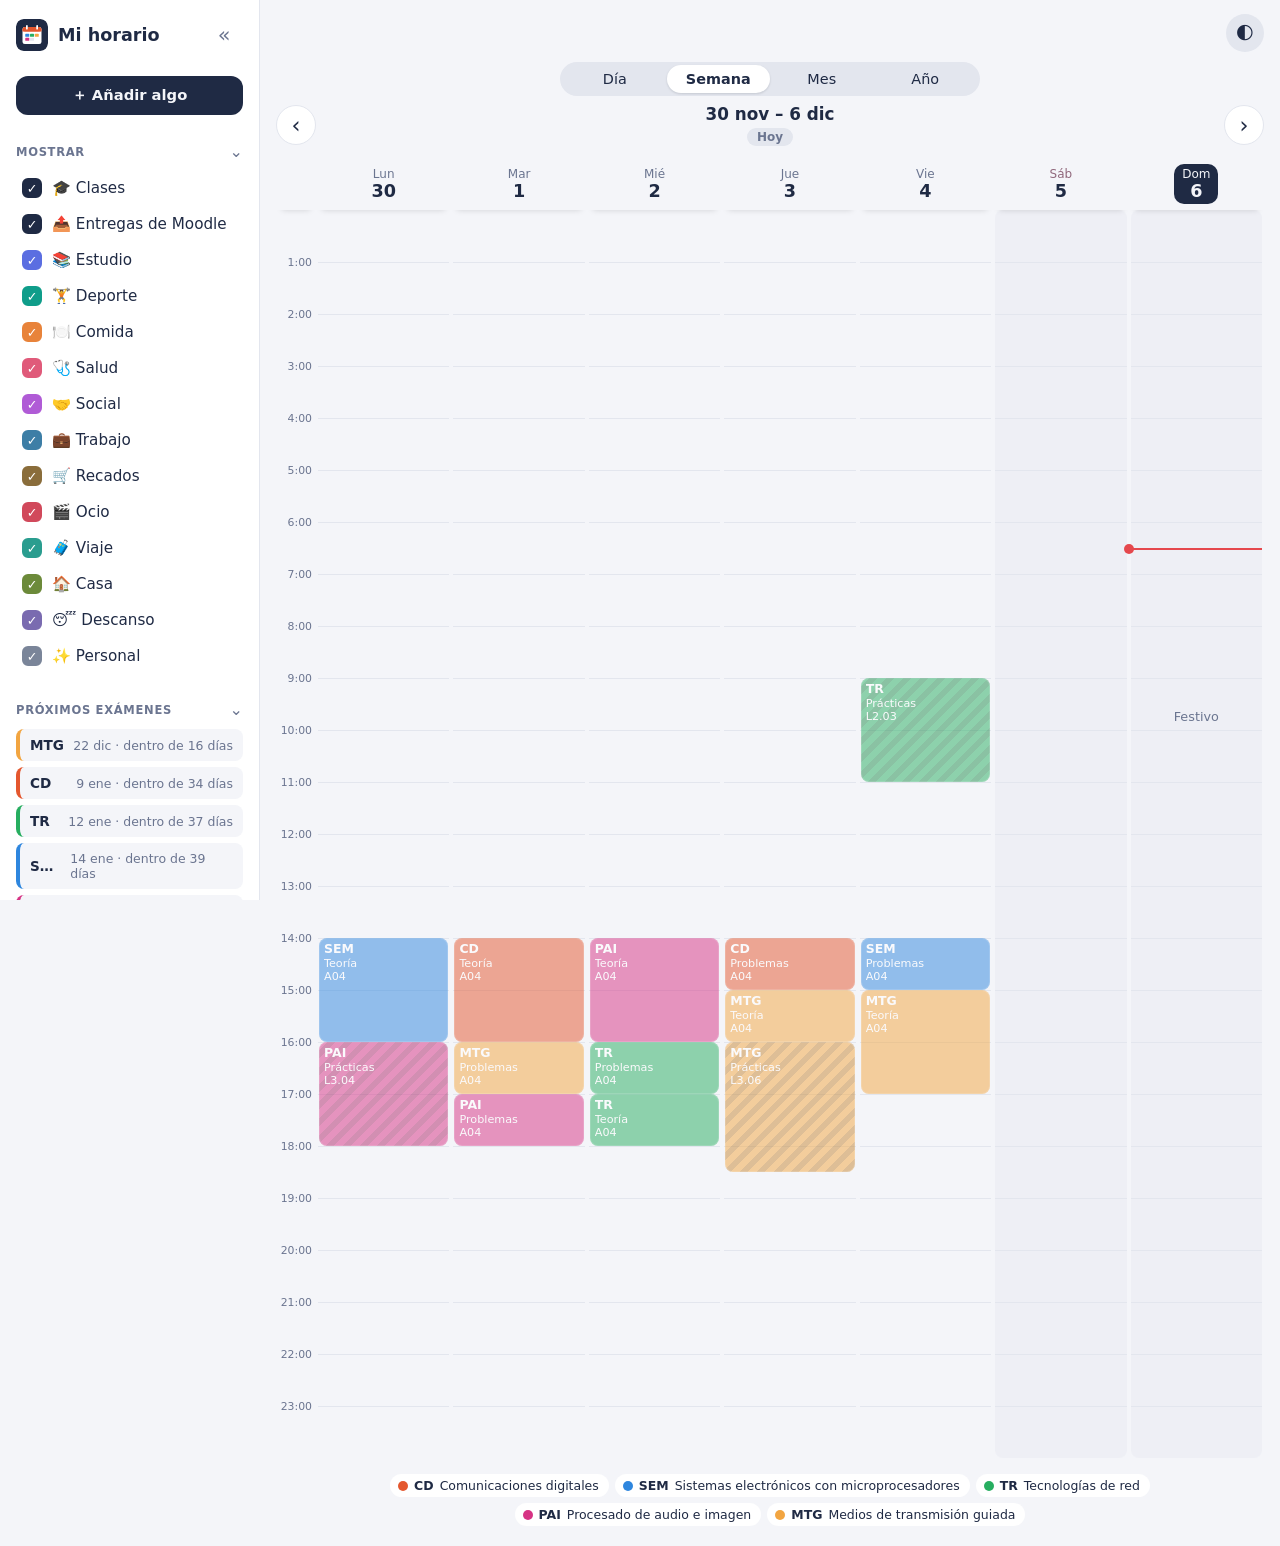
==== index.html @ 74729280 "Merge pull request #6 from Davichula/claude/project-thread-qnwq8k Entregas de Moodle en el horario" ====
<!doctype html>
<!--
  index.html — el "esqueleto" de la página.
  HTML solo dice QUÉ hay en la pantalla (cabecera, botones, cajas vacías
  donde irá el calendario). Cómo se ve lo decide styles.css, y lo que hace
  (leer el calendario, dibujar las clases, guardar tus cosas) lo deciden
  los archivos .js.
-->
<html lang="es">
<head>
  <meta charset="utf-8">
  <meta name="viewport" content="width=device-width, initial-scale=1, viewport-fit=cover">
  <meta name="theme-color" content="#1f2a44">
  <title>Mi horario</title>
  <link rel="stylesheet" href="styles.css">
  <link rel="stylesheet" href="instalable.css">
  <!-- Esto permite "Añadir a pantalla de inicio" en el móvil, como si fuera una app -->
  <link rel="manifest" href="manifest.json">
  <link rel="icon" href="icono.svg" type="image/svg+xml">
  <link rel="apple-touch-icon" href="icono-180.png">
  <!-- Para el iPhone: que al abrirla desde el icono se vea a pantalla completa, sin barras de Safari -->
  <meta name="apple-mobile-web-app-capable" content="yes">
  <meta name="mobile-web-app-capable" content="yes">
  <meta name="apple-mobile-web-app-title" content="Horario">
  <meta name="apple-mobile-web-app-status-bar-style" content="default">
  <!-- Ponemos el tema (claro/oscuro) antes de dibujar nada, para que no "parpadee" -->
  <script>
    try {
      const t = localStorage.getItem("mi-horario:tema");
      if (t === "claro" || t === "oscuro") document.documentElement.dataset.tema = t;
    } catch {}
  </script>
</head>
<body>
  <div class="app">

    <!-- ===== Panel lateral: en el ordenador siempre visible, en el móvil se abre con ☰ ===== -->
    <aside id="panel" class="panel" aria-label="Opciones">
      <div class="panel-cabecera">
        <img src="icono.svg" alt="" width="32" height="32">
        <strong>Mi horario</strong>
        <button id="btn-cerrar-panel" class="boton-icono" aria-label="Ocultar menú" title="Ocultar menú">«</button>
      </div>

      <button id="btn-anadir-panel" class="boton-principal">＋ Añadir algo</button>

      <details open data-apartado="mostrar">
        <summary><h2>Mostrar</h2></summary>
        <div id="filtros" class="filtros"></div>
      </details>

      <details open data-apartado="examenes">
        <summary><h2>Próximos exámenes</h2></summary>
        <ul id="lista-examenes" class="lista-examenes"></ul>
      </details>

      <details open data-apartado="entregas">
        <summary><h2>Próximas entregas</h2></summary>
        <ul id="lista-entregas" class="lista-examenes"></ul>
      </details>

      <details open data-apartado="apariencia">
        <summary><h2>Apariencia</h2></summary>
        <div class="selector-tema">
          <button data-tema-opcion="auto">🌓 Auto</button>
          <button data-tema-opcion="claro">☀️ Claro</button>
          <button data-tema-opcion="oscuro">🌙 Oscuro</button>
        </div>
      </details>

      <details open data-apartado="copia">
        <summary><h2>Copia de seguridad</h2></summary>
        <p class="nota">Tus cosas se guardan en este navegador. Exporta una copia de vez en cuando para no perderlas.</p>
        <div class="fila-botones">
          <button id="btn-exportar" class="boton-secundario">⬇ Exportar</button>
          <button id="btn-importar" class="boton-secundario">⬆ Importar</button>
        </div>
        <input id="archivo-importar" type="file" accept=".json,application/json" hidden>
      </details>
    </aside>
    <div id="velo" class="velo"></div>

    <!-- ===== Zona principal ===== -->
    <div class="principal">
      <header class="cabecera">
        <button id="btn-menu" class="boton-icono" aria-label="Abrir menú" title="Abrir menú">☰</button>
        <h1>Mi horario</h1>
        <button id="btn-tema" class="boton-icono boton-tema" aria-label="Cambiar tema">🌓</button>
      </header>

      <div class="selector-vista" role="tablist" aria-label="Vista">
        <button id="btn-dia">Día</button>
        <button id="btn-semana">Semana</button>
        <button id="btn-mes">Mes</button>
        <button id="btn-anio">Año</button>
      </div>

      <nav class="navegacion">
        <button id="btn-anterior" aria-label="Anterior">‹</button>
        <div class="titulo-fecha">
          <span id="titulo-periodo">…</span>
          <button id="btn-hoy">Hoy</button>
        </div>
        <button id="btn-siguiente" aria-label="Siguiente">›</button>
      </nav>

      <main id="calendario">Cargando calendario…</main>

      <footer id="leyenda" class="leyenda"></footer>
    </div>
  </div>

  <!-- Botón redondo para añadir rápido (sobre todo en el móvil) -->
  <button id="btn-anadir" class="fab" aria-label="Añadir algo">＋</button>

  <!-- La ficha que aparece al tocar una clase o una cosa tuya. <dialog> es una
       ventana emergente que ya trae el navegador: se abre con showModal() y se cierra con close(). -->
  <dialog id="ficha" class="ficha">
    <button class="cerrar" aria-label="Cerrar">✕</button>
    <div class="ficha-contenido"></div>
  </dialog>

  <!-- El formulario para añadir o editar tus cosas -->
  <dialog id="formulario" class="ficha formulario">
    <form id="form-personal" method="dialog">
      <header class="form-cabecera">
        <h2 id="form-titulo">Añadir algo</h2>
        <button type="button" class="cerrar" aria-label="Cerrar">✕</button>
      </header>

      <div class="form-cuerpo">
        <label class="campo">
          <span>¿Qué es?</span>
          <input name="titulo" required maxlength="60" placeholder="Ej.: Estudiar señales, gimnasio, comida con Ana…">
        </label>

        <!-- El tipo se elige solo a partir del título; "Cambiar" deja elegirlo a mano -->
        <fieldset class="campo">
          <legend>Tipo</legend>
          <div class="tipo-detectado">
            <span id="tipo-vista" class="tipo-vista"></span>
            <button type="button" id="btn-cambiar-tipo" class="enlace">Cambiar</button>
          </div>
          <div id="form-categorias" class="selector-categorias" hidden></div>
        </fieldset>

        <div class="campo-fila fila-cuando">
          <label class="campo campo-dia"><span>Día</span><input name="fecha" type="date" required></label>
          <label class="campo"><span>Empieza</span><input name="inicio" type="time" required step="300"></label>
          <label class="campo"><span>Termina</span><input name="fin" type="time" required step="300"></label>
        </div>

        <div class="campo-fila">
          <label class="campo">
            <span>Repetir</span>
            <select name="repetir">
              <option value="no">No se repite</option>
              <option value="diario">Todos los días</option>
              <option value="laborables">De lunes a viernes</option>
              <option value="semanal">Cada semana</option>
            </select>
          </label>
          <label class="campo" id="campo-hasta"><span>Hasta el día</span><input name="hasta" type="date"></label>
        </div>

        <label class="campo"><span>Lugar <small>(opcional)</small></span><input name="lugar" maxlength="60" placeholder="Biblioteca, gimnasio…"></label>
        <label class="campo"><span>Notas <small>(opcional)</small></span><textarea name="notas" rows="2" maxlength="500" placeholder="Temas que repasar, qué llevar…"></textarea></label>

        <p id="form-error" class="form-error" role="alert"></p>
      </div>

      <footer class="form-pie">
        <button type="button" id="btn-borrar" class="boton-peligro">Borrar</button>
        <span class="hueco"></span>
        <button type="button" id="btn-cancelar" class="boton-secundario">Cancelar</button>
        <button type="submit" class="boton-principal">Guardar</button>
      </footer>
    </form>
  </dialog>

  <!-- El orden importa: primero tus datos, luego las herramientas y al final el programa -->
  <script src="config.js"></script>
  <script src="personal.js"></script>
  <script src="moodle.js"></script>
  <script src="app.js"></script>
  <!-- Lo que la convierte en app: funcionar sin internet y actualizarse sola -->
  <script src="instalable.js"></script>
</body>
</html>
---- styles.css ----
/* =====================================================================
   styles.css — cómo se ve todo (colores, tamaños, posiciones)
   Cada bloque dice: "a los elementos que se llamen así, ponles esto".
   Las variables (--fondo, --texto...) son como constantes: si cambias
   una aquí arriba, cambia en toda la página.
   ===================================================================== */

:root {
  --fondo: #f4f5f9;
  --tarjeta: #ffffff;
  --texto: #1f2a44;
  --suave: #6b7590;
  --linea: #e3e6ee;
  --acento: #1f2a44;
  --hoy: #fff4d6;
  --ahora: #e5484d;
  --sombra: 0 1px 2px rgb(16 24 40 / 0.06), 0 1px 3px rgb(16 24 40 / 0.08);
}

/* Si el móvil está en modo oscuro, cambiamos solo los colores */
/* Colores del modo oscuro. Se usan en dos casos:
   1) el tema está en "auto" y el móvil está en modo oscuro
   2) has elegido "oscuro" a mano (data-tema="oscuro") */
@media (prefers-color-scheme: dark) {
  :root:not([data-tema="claro"]) {
    --fondo: #11141b;
    --tarjeta: #1b202b;
    --texto: #e8ebf2;
    --suave: #98a1b6;
    --linea: #2a3040;
    --acento: #e8ebf2;
    --hoy: #2c2717;
    --sombra: 0 1px 3px rgb(0 0 0 / 0.4);
    color-scheme: dark;
  }
}
:root[data-tema="oscuro"] {
  --fondo: #11141b;
  --tarjeta: #1b202b;
  --texto: #e8ebf2;
  --suave: #98a1b6;
  --linea: #2a3040;
  --acento: #e8ebf2;
  --hoy: #2c2717;
  --sombra: 0 1px 3px rgb(0 0 0 / 0.4);
  color-scheme: dark;
}

* { box-sizing: border-box; }

body {
  margin: 0;
  font-family: system-ui, -apple-system, "Segoe UI", Roboto, sans-serif;
  background: var(--fondo);
  color: var(--texto);
  min-height: 100vh;
  display: flex;
  flex-direction: column;
  -webkit-tap-highlight-color: transparent;
}

button { font: inherit; color: inherit; cursor: pointer; }

/* ---------- Cabecera ---------- */
.cabecera {
  display: flex;
  align-items: center;
  justify-content: space-between;
  padding: max(14px, env(safe-area-inset-top)) 16px 6px;
}
.cabecera h1 { font-size: 1.35rem; margin: 0; letter-spacing: -0.02em; flex: 1; }
.cabecera { gap: 10px; }

.selector-vista {
  display: flex;
  background: var(--linea);
  border-radius: 999px;
  padding: 3px;
}
.selector-vista button {
  border: 0;
  background: transparent;
  padding: 6px 14px;
  border-radius: 999px;
  font-size: 0.9rem;
  transition: background 0.15s;
}
.selector-vista button.activo { background: var(--tarjeta); font-weight: 600; box-shadow: var(--sombra); }

/* ---------- Navegación entre semanas/días ---------- */
.navegacion {
  display: flex;
  align-items: center;
  justify-content: space-between;
  padding: 6px 16px 12px;
}
.navegacion > button {
  width: 40px; height: 40px;
  border-radius: 50%;
  border: 1px solid var(--linea);
  background: var(--tarjeta);
  font-size: 1.4rem;
  line-height: 1;
}
.titulo-fecha { display: flex; flex-direction: column; align-items: center; gap: 4px; }
#titulo-periodo { font-weight: 650; font-size: 1.05rem; }
#btn-hoy {
  border: 0;
  background: var(--linea);
  color: var(--suave);
  font-size: 0.75rem;
  font-weight: 600;
  padding: 2px 10px;
  border-radius: 999px;
}

main { flex: 1; padding: 0 16px 16px; }

/* ---------- Vista de día ---------- */
.vista-dia { display: flex; flex-direction: column; gap: 10px; max-width: 640px; width: 100%; margin: 0 auto; }

.resumen-dia { margin: 0 0 2px; text-align: center; color: var(--suave); font-size: 0.85rem; }

.tarjeta {
  display: flex;
  align-items: center;
  gap: 14px;
  text-align: left;
  width: 100%;
  background: var(--tarjeta);
  border: 0;
  border-radius: 16px;
  padding: 14px 12px 14px 16px;
  box-shadow: var(--sombra);
  position: relative;
  overflow: hidden;
  transition: transform 0.1s;
}
/* La franja de color a la izquierda */
.tarjeta::before {
  content: "";
  position: absolute;
  left: 0; top: 0; bottom: 0;
  width: 6px;
  background: var(--color);
}
.tarjeta:active { transform: scale(0.98); }
.tarjeta.pasada { opacity: 0.55; }

.tarjeta-hora { font-weight: 700; font-size: 1.05rem; min-width: 52px; display: flex; flex-direction: column; font-variant-numeric: tabular-nums; }
.tarjeta-hora small { color: var(--suave); font-weight: 500; font-size: 0.85rem; }
.tarjeta-info { flex: 1; min-width: 0; }
.tarjeta-info h3 { margin: 3px 0 3px; font-size: 1rem; line-height: 1.25; }
.tarjeta-info p { margin: 0; color: var(--suave); font-size: 0.85rem; }
.punto { margin: 0 2px; }
.flecha { color: var(--suave); font-size: 1.5rem; }

.fila-etiquetas { display: flex; align-items: center; gap: 8px; }
.etiqueta {
  font-size: 0.7rem;
  font-weight: 700;
  text-transform: uppercase;
  letter-spacing: 0.05em;
  color: var(--color);
}
.marca {
  font-size: 0.68rem;
  font-weight: 700;
  padding: 1px 8px;
  border-radius: 999px;
  background: var(--linea);
  color: var(--texto);
}
.marca.ahora { background: var(--ahora); color: #fff; }

.tarjeta.examen { background: color-mix(in srgb, var(--color) 12%, var(--tarjeta)); }

.vacio { text-align: center; color: var(--suave); padding: 48px 0; display: flex; flex-direction: column; gap: 8px; }
.vacio span { font-size: 2rem; }
.aviso-festivo { text-align: center; background: var(--hoy); border-radius: 12px; padding: 12px; font-weight: 600; }

/* ---------- Vista de semana ---------- */
.vista-semana {
  display: grid;
  grid-template-columns: 40px repeat(7, minmax(0, 1fr));
  gap: 4px;
  max-width: 1100px;
  width: 100%;
  margin: 0 auto;
}
.vista-semana .cuerpo { position: relative; height: var(--alto-dia, 1248px); }

.cab-dia {
  height: 52px;
  display: flex;
  flex-direction: column;
  align-items: center;
  justify-content: center;
  border: 0;
  background: transparent;
  border-radius: 12px;
  font-size: 0.75rem;
  color: var(--suave);
}
.cab-dia strong { font-size: 1.1rem; color: var(--texto); }
.col-dia.hoy .cab-dia { background: var(--acento); }
.col-dia.hoy .cab-dia, .col-dia.hoy .cab-dia strong { color: var(--fondo); }
.col-dia.festivo .cuerpo { background: repeating-linear-gradient(45deg, transparent 0 8px, var(--linea) 8px 9px); border-radius: 8px; }
.festivo-texto { position: absolute; top: 40%; width: 100%; text-align: center; color: var(--suave); font-size: 0.8rem; }

.marca-hora { position: absolute; right: 4px; transform: translateY(-50%); font-size: 0.68rem; color: var(--suave); font-variant-numeric: tabular-nums; }
.linea-hora { position: absolute; left: 0; right: 0; border-top: 1px solid var(--linea); }

.linea-ahora { position: absolute; left: -3px; right: 0; border-top: 2px solid var(--ahora); z-index: 2; pointer-events: none; }
.linea-ahora::before { content: ""; position: absolute; left: -4px; top: -6px; width: 10px; height: 10px; border-radius: 50%; background: var(--ahora); }

.bloque {
  position: absolute;
  /* left y width los pone app.js, para poder poner dos cosas lado a lado */
  background: var(--color);
  color: #fff;
  border: 0;
  border-radius: 8px;
  padding: 4px 5px;
  font-size: 0.7rem;
  line-height: 1.2;
  overflow: hidden;
  display: flex;
  flex-direction: column;
  align-items: flex-start;
  text-align: left;
  box-shadow: inset 0 0 0 1px rgb(255 255 255 / 0.15);
  transition: filter 0.15s, transform 0.1s;
}
.bloque:hover { filter: brightness(1.08); }
.bloque:active { transform: scale(0.97); }
.bloque strong { font-size: 0.78rem; }
.bloque.pasada { opacity: 0.5; }
/* Prácticas: rayas. Examen: borde grueso. Así se distinguen sin leer. */
.bloque.practicas { background: repeating-linear-gradient(135deg, var(--color) 0 6px, color-mix(in srgb, var(--color) 82%, #000) 6px 12px); }
.bloque.examen { box-shadow: inset 0 0 0 3px var(--texto); }

/* En pantallas pequeñas escondemos el texto secundario de los bloques */
@media (max-width: 520px) {
  .bloque .aula { display: none; }
  .bloque { font-size: 0.6rem; padding: 3px; }
}

/* ---------- Leyenda ---------- */
.leyenda { display: flex; flex-wrap: wrap; gap: 6px; padding: 0 16px max(20px, env(safe-area-inset-bottom)); justify-content: center; }
.chip {
  font-size: 0.78rem;
  background: var(--tarjeta);
  border-radius: 999px;
  padding: 4px 10px 4px 8px;
  display: inline-flex;
  align-items: center;
  gap: 6px;
}
.chip::before { content: ""; width: 10px; height: 10px; border-radius: 50%; background: var(--color); }
.chip b { color: var(--texto); }

/* ---------- Ficha de detalle ---------- */
.ficha {
  border: 0;
  padding: 0;
  width: min(440px, 100%);
  max-height: 88vh;
  border-radius: 20px;
  background: var(--tarjeta);
  color: var(--texto);
  box-shadow: 0 20px 50px rgb(0 0 0 / 0.3);
  overflow: auto;
}
.ficha::backdrop { background: rgb(10 14 24 / 0.45); backdrop-filter: blur(2px); }
.ficha[open] { animation: aparecer 0.18s ease-out; }
@keyframes aparecer { from { opacity: 0; transform: translateY(16px); } }

/* En el móvil la ficha sube desde abajo, como en las apps */
@media (max-width: 520px) {
  .ficha { margin: auto 0 0; width: 100%; max-width: 100%; border-radius: 20px 20px 0 0; padding-bottom: env(safe-area-inset-bottom); }
}

.ficha-cabecera {
  background: var(--color);
  color: #fff;
  padding: 22px 20px 18px;
}
.ficha-cabecera h2 { margin: 6px 0 4px; font-size: 1.3rem; line-height: 1.2; padding-right: 30px; }
.ficha-cabecera p { margin: 0; opacity: 0.85; font-size: 0.85rem; }
.etiqueta-ficha {
  display: inline-block;
  font-size: 0.72rem;
  font-weight: 700;
  text-transform: uppercase;
  letter-spacing: 0.05em;
  background: rgb(255 255 255 / 0.22);
  padding: 3px 10px;
  border-radius: 999px;
}
.cerrar {
  position: absolute;
  top: 14px; right: 14px;
  width: 32px; height: 32px;
  border-radius: 50%;
  border: 0;
  background: rgb(255 255 255 / 0.25);
  color: #fff;
  font-size: 0.9rem;
}

.ficha-cuerpo { padding: 8px 20px 20px; }
.fila { display: flex; gap: 14px; padding: 12px 0; border-bottom: 1px solid var(--linea); }
.fila:last-child { border-bottom: 0; }
.fila .icono { font-size: 1.2rem; width: 26px; text-align: center; }
.fila small { color: var(--suave); font-size: 0.75rem; text-transform: uppercase; letter-spacing: 0.04em; font-weight: 600; }
.fila p { margin: 2px 0 0; font-weight: 600; }
.fila p.sub { font-weight: 400; color: var(--suave); font-size: 0.88rem; }

/* =====================================================================
   COSAS PERSONALES, PANEL LATERAL Y FORMULARIO
   ===================================================================== */

/* ---------- Estructura: panel a la izquierda + zona principal ---------- */
.app { display: flex; flex: 1; min-height: 100vh; }
.principal { flex: 1; min-width: 0; display: flex; flex-direction: column; }

.panel {
  width: 260px;
  flex-shrink: 0;
  background: var(--tarjeta);
  border-right: 1px solid var(--linea);
  padding: max(16px, env(safe-area-inset-top)) 16px 24px;
  display: flex;
  flex-direction: column;
  gap: 22px;
  position: sticky;
  top: 0;
  height: 100vh;
  overflow-y: auto;
}
.panel-cabecera { display: flex; align-items: center; gap: 10px; font-size: 1.1rem; }
.panel-cabecera img { border-radius: 8px; }
.panel-cabecera strong { flex: 1; }
.panel h2 { font-size: 0.72rem; text-transform: uppercase; letter-spacing: 0.06em; color: var(--suave); margin: 0 0 8px; }
.nota { color: var(--suave); font-size: 0.8rem; margin: 0 0 10px; line-height: 1.4; }

/* En el ordenador el título y ☰ de arriba sobran, porque el panel ya está a la vista */
.solo-movil { display: none; }
@media (min-width: 900px) {
  .cabecera h1 { visibility: hidden; }
}

/* En móvil y tablet el panel se esconde a la izquierda y sale al pulsar ☰ */
@media (max-width: 899px) {
  .solo-movil { display: inline-flex; }
  .panel {
    position: fixed;
    left: 0; top: 0; bottom: 0;
    z-index: 30;
    width: min(300px, 85vw);
    transform: translateX(-105%);
    transition: transform 0.22s ease;
    box-shadow: 0 0 40px rgb(0 0 0 / 0.25);
  }
  .panel-abierto .panel { transform: none; }
  .velo { position: fixed; inset: 0; background: rgb(10 14 24 / 0.4); z-index: 25; opacity: 0; pointer-events: none; transition: opacity 0.2s; }
  .panel-abierto .velo { opacity: 1; pointer-events: auto; }
}

.boton-icono {
  width: 38px; height: 38px;
  border: 0;
  border-radius: 10px;
  background: transparent;
  font-size: 1.2rem;
  align-items: center;
  justify-content: center;
}

/* ---------- Botones ---------- */
.boton-principal, .boton-secundario, .boton-peligro {
  border: 0;
  border-radius: 12px;
  padding: 10px 16px;
  font-weight: 600;
  font-size: 0.92rem;
}
.boton-principal { background: var(--acento); color: var(--fondo); }
.boton-secundario { background: var(--linea); }
.boton-peligro { background: transparent; color: var(--ahora); padding-left: 4px; }
.boton-peligro.confirmar { background: var(--ahora); color: #fff; padding-left: 16px; }
.fila-botones { display: flex; gap: 8px; }
.fila-botones button { flex: 1; }

/* Botón redondo flotante "+" */
.fab {
  position: fixed;
  right: 20px;
  bottom: max(20px, env(safe-area-inset-bottom));
  width: 58px; height: 58px;
  border-radius: 50%;
  border: 0;
  background: var(--acento);
  color: var(--fondo);
  font-size: 1.8rem;
  box-shadow: 0 6px 20px rgb(0 0 0 / 0.25);
  z-index: 20;
  transition: transform 0.1s;
}
.fab:active { transform: scale(0.94); }
@media (min-width: 900px) { .fab { display: none; } }

/* ---------- Filtros del panel ---------- */
.filtros { display: flex; flex-direction: column; gap: 2px; }
.filtro { display: flex; align-items: center; gap: 10px; padding: 7px 6px; border-radius: 10px; cursor: pointer; font-size: 0.95rem; }
.filtro:hover { background: var(--fondo); }
.filtro input { position: absolute; opacity: 0; pointer-events: none; }
.casilla {
  width: 20px; height: 20px;
  border-radius: 6px;
  border: 2px solid var(--color);
  display: grid;
  place-items: center;
  flex-shrink: 0;
}
.filtro input:checked + .casilla { background: var(--color); }
.filtro input:checked + .casilla::after { content: "✓"; color: var(--tarjeta); font-size: 0.8rem; font-weight: 800; }
.filtro input:focus-visible + .casilla { outline: 2px solid var(--color); outline-offset: 2px; }

/* ---------- Próximos exámenes ---------- */
.lista-examenes { list-style: none; margin: 0; padding: 0; display: flex; flex-direction: column; gap: 6px; }
.lista-examenes button {
  width: 100%;
  display: flex;
  justify-content: space-between;
  align-items: center;
  gap: 8px;
  border: 0;
  border-left: 4px solid var(--color);
  background: var(--fondo);
  border-radius: 8px;
  padding: 8px 10px;
  font-size: 0.85rem;
  text-align: left;
}
.lista-examenes span { color: var(--suave); font-size: 0.78rem; }

/* ---------- Cosas personales en el calendario ---------- */
/* Para distinguirlas de las clases: fondo claro con borde de color */
.tarjeta.personal { background: color-mix(in srgb, var(--color) 8%, var(--tarjeta)); }
.bloque.personal {
  background: color-mix(in srgb, var(--color) 18%, var(--tarjeta));
  color: var(--texto);
  box-shadow: inset 3px 0 0 var(--color);
}
.bloque.personal strong { color: color-mix(in srgb, var(--color) 70%, var(--texto)); }
.bloque strong, .bloque span { white-space: nowrap; overflow: hidden; text-overflow: ellipsis; max-width: 100%; }

.vista-semana .cuerpo[data-dia] { cursor: copy; }

.anadir-dia {
  border: 2px dashed var(--linea);
  background: transparent;
  color: var(--suave);
  border-radius: 16px;
  padding: 14px;
  font-weight: 600;
  margin-bottom: 70px; /* para que el botón flotante no lo tape */
}
.anadir-dia:hover { border-color: var(--suave); }

/* ---------- Ficha de algo tuyo ---------- */
.ficha-pie { display: flex; gap: 8px; justify-content: flex-end; padding: 0 20px 20px; }
.notas { white-space: pre-wrap; font-weight: 400 !important; }

/* ---------- Formulario ---------- */
.formulario form { display: flex; flex-direction: column; }
.form-cabecera { display: flex; align-items: center; padding: 18px 20px 6px; }
.form-cabecera h2 { margin: 0; font-size: 1.2rem; flex: 1; }
.form-cabecera .cerrar { position: static; background: var(--linea); color: var(--texto); }
.form-cuerpo { padding: 8px 20px; display: flex; flex-direction: column; gap: 14px; }

.campo { display: flex; flex-direction: column; gap: 5px; border: 0; margin: 0; padding: 0; min-width: 0; flex: 1; }
.campo > span, .campo legend { font-size: 0.78rem; font-weight: 600; color: var(--suave); padding: 0; }
.campo small { font-weight: 400; }
.campo[hidden] { display: none; }
.campo-fila { display: flex; gap: 10px; }
.campo input, .campo select, .campo textarea {
  font: inherit;
  color: var(--texto);
  background: var(--fondo);
  border: 1.5px solid var(--linea);
  border-radius: 10px;
  padding: 9px 10px;
  width: 100%;
  min-width: 0;
}
.campo input:focus, .campo select:focus, .campo textarea:focus { outline: none; border-color: var(--acento); }
.campo textarea { resize: vertical; }

.selector-categorias { display: flex; flex-wrap: wrap; gap: 6px; margin-top: 5px; }
.opcion-categoria input { position: absolute; opacity: 0; }
.opcion-categoria span {
  display: inline-block;
  padding: 6px 12px;
  border-radius: 999px;
  border: 1.5px solid var(--linea);
  font-size: 0.88rem;
  cursor: pointer;
}
.opcion-categoria input:checked + span { background: var(--color); border-color: var(--color); color: #fff; font-weight: 600; }
.opcion-categoria input:focus-visible + span { outline: 2px solid var(--color); outline-offset: 2px; }

.form-error { color: var(--ahora); font-size: 0.85rem; margin: 0; min-height: 1em; }
.form-pie { display: flex; align-items: center; gap: 8px; padding: 10px 20px 20px; }
.hueco { flex: 1; }

/* ---------- Aviso flotante ---------- */
.aviso {
  position: fixed;
  left: 50%;
  bottom: max(90px, calc(env(safe-area-inset-bottom) + 80px));
  transform: translateX(-50%);
  background: var(--acento);
  color: var(--fondo);
  padding: 10px 18px;
  border-radius: 999px;
  font-weight: 600;
  font-size: 0.9rem;
  z-index: 50;
  animation: aparecer 0.18s ease-out;
}

/* Bloques muy cortos (45 min o menos): solo el título */
.bloque.breve { flex-direction: row; align-items: center; padding-top: 1px; padding-bottom: 1px; }
.bloque.breve span { display: none; }

.panel .boton-secundario { font-size: 0.85rem; padding: 9px 8px; }

@media (max-width: 520px) {
  .fila-cuando { flex-wrap: wrap; }
  .campo-dia { flex-basis: 100%; }
  .leyenda { padding-bottom: 96px; } /* que el botón + no tape la leyenda */
}

/* =====================================================================
   VISTAS DE MES Y AÑO, SEMANA DE 24 H Y TEMA
   ===================================================================== */

/* ---------- Selector de vista (Día / Semana / Mes / Año) ---------- */
.principal > .selector-vista {
  align-self: center;
  margin: 4px 16px 2px;
  width: min(420px, calc(100% - 32px));
}
.principal > .selector-vista button { flex: 1; }

.boton-tema { font-size: 1.1rem; background: var(--linea); border-radius: 50%; display: inline-flex; }

.selector-tema { display: flex; background: var(--linea); border-radius: 12px; padding: 3px; }
.selector-tema button { flex: 1; border: 0; background: transparent; border-radius: 9px; padding: 7px 4px; font-size: 0.82rem; }
.selector-tema button.activo { background: var(--tarjeta); font-weight: 600; box-shadow: var(--sombra); }

/* ---------- Semana de 24 horas ---------- */
/* La fila de los días se queda pegada arriba al hacer scroll */
.vista-semana .cab-dia {
  position: sticky;
  top: 0;
  z-index: 4;
  background: var(--fondo);
  box-shadow: 0 6px 6px -6px rgb(0 0 0 / 0.15);
}
.vista-semana .col-dia.hoy .cab-dia { background: var(--acento); }
.vista-semana .col-dia.finde .cuerpo { background: color-mix(in srgb, var(--linea) 35%, transparent); border-radius: 8px; }
.vista-semana .col-dia.finde .cab-dia span { color: color-mix(in srgb, var(--suave) 70%, var(--ahora)); }
@media (max-width: 520px) {
  .vista-semana { gap: 2px; grid-template-columns: 34px repeat(7, minmax(0, 1fr)); }
  .vista-semana .cab-dia { font-size: 0.65rem; }
  .vista-semana .cab-dia strong { font-size: 0.95rem; }
  .bloque { font-size: 0.56rem; padding: 2px; border-radius: 5px; }
  .bloque strong { font-size: 0.62rem; }
}

/* ---------- Vista de mes ---------- */
.vista-mes {
  display: grid;
  grid-template-columns: repeat(7, minmax(0, 1fr));
  gap: 4px;
  max-width: 1100px;
  width: 100%;
  margin: 0 auto;
}
.mes-cab { text-align: center; font-size: 0.72rem; font-weight: 600; color: var(--suave); padding: 4px 0; text-transform: uppercase; }
.mes-dia {
  min-height: 108px;
  border: 0;
  border-radius: 12px;
  background: var(--tarjeta);
  box-shadow: var(--sombra);
  padding: 6px;
  display: flex;
  flex-direction: column;
  align-items: stretch;
  gap: 4px;
  text-align: left;
  overflow: hidden;
  transition: transform 0.1s;
}
.mes-dia:hover { outline: 2px solid var(--linea); }
.mes-dia:active { transform: scale(0.97); }
.mes-dia.fuera { opacity: 0.4; }
.mes-dia.finde { background: color-mix(in srgb, var(--tarjeta) 70%, var(--linea)); }
.mes-dia.festivo { background: repeating-linear-gradient(45deg, var(--tarjeta) 0 8px, var(--linea) 8px 9px); }
.mes-numero { font-weight: 700; font-size: 0.9rem; width: 26px; height: 26px; display: grid; place-items: center; border-radius: 50%; }
.mes-dia.hoy .mes-numero { background: var(--ahora); color: #fff; }
.mes-dia.con-examen .mes-numero::after { content: "📝"; font-size: 0.7rem; margin-left: 30px; position: absolute; }

.pildoras { display: flex; flex-direction: column; gap: 2px; min-width: 0; }
.pildora {
  display: flex;
  align-items: center;
  gap: 4px;
  font-size: 0.7rem;
  line-height: 1.3;
  white-space: nowrap;
  overflow: hidden;
  text-overflow: ellipsis;
  border-radius: 5px;
  padding: 1px 4px;
  background: color-mix(in srgb, var(--color) 16%, transparent);
}
.pildora i { width: 6px; height: 6px; border-radius: 50%; background: var(--color); flex-shrink: 0; }
.pildora.examen { background: var(--color); color: #fff; font-weight: 700; }
.pildora.examen i { background: #fff; }
.mas { font-size: 0.68rem; color: var(--suave); padding-left: 4px; }
.puntos { display: none; flex-wrap: wrap; gap: 3px; justify-content: center; }
.puntos i { width: 6px; height: 6px; border-radius: 50%; background: var(--color); }

/* En el móvil: casillas más pequeñas y solo puntitos de colores */
@media (max-width: 620px) {
  .vista-mes { gap: 3px; }
  .mes-dia { min-height: 62px; padding: 4px 2px; align-items: center; border-radius: 10px; }
  .pildoras { display: none; }
  .puntos { display: flex; }
  .mes-numero { font-size: 0.85rem; }
  .mes-dia.con-examen .mes-numero::after { margin-left: 22px; margin-top: -10px; }
}

/* ---------- Vista de año ---------- */
.vista-anio {
  display: grid;
  grid-template-columns: repeat(auto-fill, minmax(220px, 1fr));
  gap: 14px;
  max-width: 1100px;
  width: 100%;
  margin: 0 auto;
}
.anio-mes { background: var(--tarjeta); border-radius: 16px; padding: 12px; box-shadow: var(--sombra); }
.anio-titulo {
  border: 0;
  background: none;
  font-weight: 700;
  font-size: 1rem;
  text-transform: capitalize;
  padding: 0 0 8px;
}
.anio-titulo:hover { text-decoration: underline; }
.anio-cab, .anio-cuadricula { display: grid; grid-template-columns: repeat(7, 1fr); gap: 2px; text-align: center; }
.anio-cab span { font-size: 0.62rem; color: var(--suave); font-weight: 600; }
.anio-dia {
  aspect-ratio: 1;
  border: 0;
  border-radius: 6px;
  background: transparent;
  font-size: 0.72rem;
  padding: 0;
  position: relative;
}
.anio-dia.con-clase { background: color-mix(in srgb, var(--acento) 12%, transparent); }
.anio-dia.con-mio::after {
  content: "";
  position: absolute;
  bottom: 2px; left: 50%;
  transform: translateX(-50%);
  width: 4px; height: 4px;
  border-radius: 50%;
  background: #5b6ee1;
}
.anio-dia.festivo { background: repeating-linear-gradient(45deg, transparent 0 3px, var(--linea) 3px 4px); color: var(--suave); }
.anio-dia.con-examen { background: var(--color); color: #fff; font-weight: 700; }
.anio-dia.hoy { outline: 2px solid var(--ahora); outline-offset: -2px; font-weight: 700; }
@media (max-width: 520px) {
  .vista-anio { grid-template-columns: repeat(2, minmax(0, 1fr)); gap: 8px; }
  .anio-mes { padding: 8px; border-radius: 12px; }
  .anio-dia { font-size: 0.6rem; border-radius: 4px; }
  .anio-titulo { font-size: 0.9rem; padding-bottom: 4px; }
}

.chip-anio { display: inline-flex; align-items: center; gap: 6px; font-size: 0.78rem; color: var(--suave); padding: 4px 8px; }
.chip-anio i { width: 14px; height: 14px; border-radius: 4px; display: inline-block; position: relative; }
.m-clase { background: color-mix(in srgb, var(--acento) 15%, transparent); }
.m-mio::after { content: ""; position: absolute; left: 5px; top: 5px; width: 4px; height: 4px; border-radius: 50%; background: #5b6ee1; }
.m-examen { background: #e4572e; }
.m-festivo { background: repeating-linear-gradient(45deg, transparent 0 3px, var(--linea) 3px 4px); outline: 1px solid var(--linea); }

/* ---------- Cabecera de la semana pegada arriba (sin huecos) ---------- */
.vista-semana { column-gap: 0; }
.vista-semana .col-dia { padding: 0 2px; }
.vista-semana .cab-dia,
.vista-semana .col-dia.hoy .cab-dia {
  background: var(--fondo);
  border-radius: 0;
  width: calc(100% + 4px);
  margin: 0 -2px;
}
.vista-semana .col-horas .cab-dia { width: 100%; margin: 0; }
.pastilla { display: flex; flex-direction: column; align-items: center; padding: 3px 8px; border-radius: 10px; }
.pastilla strong { font-size: 1.1rem; color: var(--texto); }
.vista-semana .col-dia.hoy .cab-dia span,
.vista-semana .col-dia.hoy .cab-dia strong { color: inherit; }
.vista-semana .col-dia.hoy .pastilla { background: var(--acento); color: var(--fondo); }
.vista-semana .col-dia.hoy .pastilla strong { color: var(--fondo); }
@media (max-width: 520px) { .pastilla { padding: 2px 4px; } .pastilla strong { font-size: 0.95rem; } }

/* ---------- Tipo automático en el formulario ---------- */
.tipo-detectado { display: flex; align-items: center; gap: 10px; margin-top: 5px; }
.tipo-vista {
  display: inline-flex;
  align-items: center;
  gap: 8px;
  padding: 6px 14px 6px 8px;
  border-radius: 999px;
  background: color-mix(in srgb, var(--color) 16%, var(--tarjeta));
  border: 1.5px solid var(--color);
  font-weight: 600;
  font-size: 0.92rem;
}
.tipo-vista b { font-size: 1.25rem; line-height: 1; }
.tipo-vista small { font-weight: 400; color: var(--suave); }
.enlace { border: 0; background: none; color: var(--suave); text-decoration: underline; font-size: 0.85rem; padding: 4px; }
.selector-categorias[hidden] { display: none; }
.anio-titulo small { font-weight: 500; color: var(--suave); font-size: 0.75rem; margin-left: 4px; }

/* =====================================================================
   PANEL PLEGABLE
   ===================================================================== */
#btn-menu, #btn-cerrar-panel { display: inline-flex; }
#btn-cerrar-panel { font-size: 1.3rem; color: var(--suave); }
#btn-cerrar-panel:hover, #btn-menu:hover { background: var(--linea); }

@media (min-width: 900px) {
  /* Con el panel a la vista, el ☰ de arriba sobra */
  #btn-menu { display: none; }
  /* Plegado: desaparece el panel, vuelven el ☰ y el título */
  .panel-plegado .panel { display: none; }
  .panel-plegado #btn-menu { display: inline-flex; }
  .panel-plegado .cabecera h1 { visibility: visible; }
  /* Sin panel, el botón "+" flotante vuelve a hacer falta */
  .panel-plegado .fab { display: block; }
}
@media (max-width: 899px) {
  #btn-cerrar-panel { font-size: 1.1rem; }
}

/* Cada apartado del panel se abre y cierra tocando su título */
.panel details > summary {
  list-style: none;
  cursor: pointer;
  display: flex;
  align-items: center;
  justify-content: space-between;
  border-radius: 8px;
  margin: 0 -6px;
  padding: 2px 6px;
}
.panel details > summary::-webkit-details-marker { display: none; }
.panel details > summary:hover { background: var(--fondo); }
.panel details > summary::after { content: "⌄"; color: var(--suave); font-size: 1rem; line-height: 1; transition: transform 0.15s; }
.panel details:not([open]) > summary::after { transform: rotate(-90deg); }
.panel details > summary h2 { margin: 6px 0; }
.panel details[open] > summary { margin-bottom: 4px; }

/* ---------- Entregas de Moodle ---------- */
/* Borde discontinuo, para que se note que es un plazo y no una clase */
.tarjeta.moodle { background: color-mix(in srgb, var(--color) 8%, var(--tarjeta)); outline: 2px dashed color-mix(in srgb, var(--color) 60%, transparent); outline-offset: -2px; }
.bloque.moodle {
  background: color-mix(in srgb, var(--color) 22%, var(--tarjeta));
  color: var(--texto);
  box-shadow: inset 0 0 0 2px var(--color);
  border-bottom: 3px solid var(--color);
}
.bloque.moodle strong { color: color-mix(in srgb, var(--color) 70%, var(--texto)); }
.pildora.moodle { outline: 1px dashed var(--color); }
.lista-examenes b { min-width: 0; overflow: hidden; text-overflow: ellipsis; white-space: nowrap; }
.ficha-pie a.boton-principal { text-decoration: none; display: inline-flex; align-items: center; }
---- instalable.css ----
/* instalable.css — estilos del aviso "Tenla como una app" (solo en iPhone) */
.aviso-instalar {
  position: fixed;
  left: 12px;
  right: 12px;
  bottom: calc(env(safe-area-inset-bottom) + 12px);
  max-width: 420px;
  margin: 0 auto;
  display: flex;
  align-items: center;
  gap: 12px;
  padding: 12px 14px;
  background: var(--tarjeta);
  color: var(--texto);
  border: 1px solid var(--linea);
  border-radius: 16px;
  box-shadow: 0 8px 30px rgb(16 24 40 / 0.18);
  z-index: 60;
  font-size: 0.9rem;
  animation: aparecer 0.25s ease-out;
}
.aviso-instalar img { border-radius: 10px; flex: none; }
.aviso-instalar div { display: flex; flex-direction: column; gap: 2px; flex: 1; }
.aviso-instalar span { color: var(--suave); }
.aviso-instalar b { color: var(--texto); }
.aviso-instalar .icono-compartir { color: #0a84ff; font-weight: 700; }
.aviso-instalar button {
  flex: none; border: 0; background: none; color: var(--suave);
  font-size: 1.1rem; padding: 6px; cursor: pointer;
}
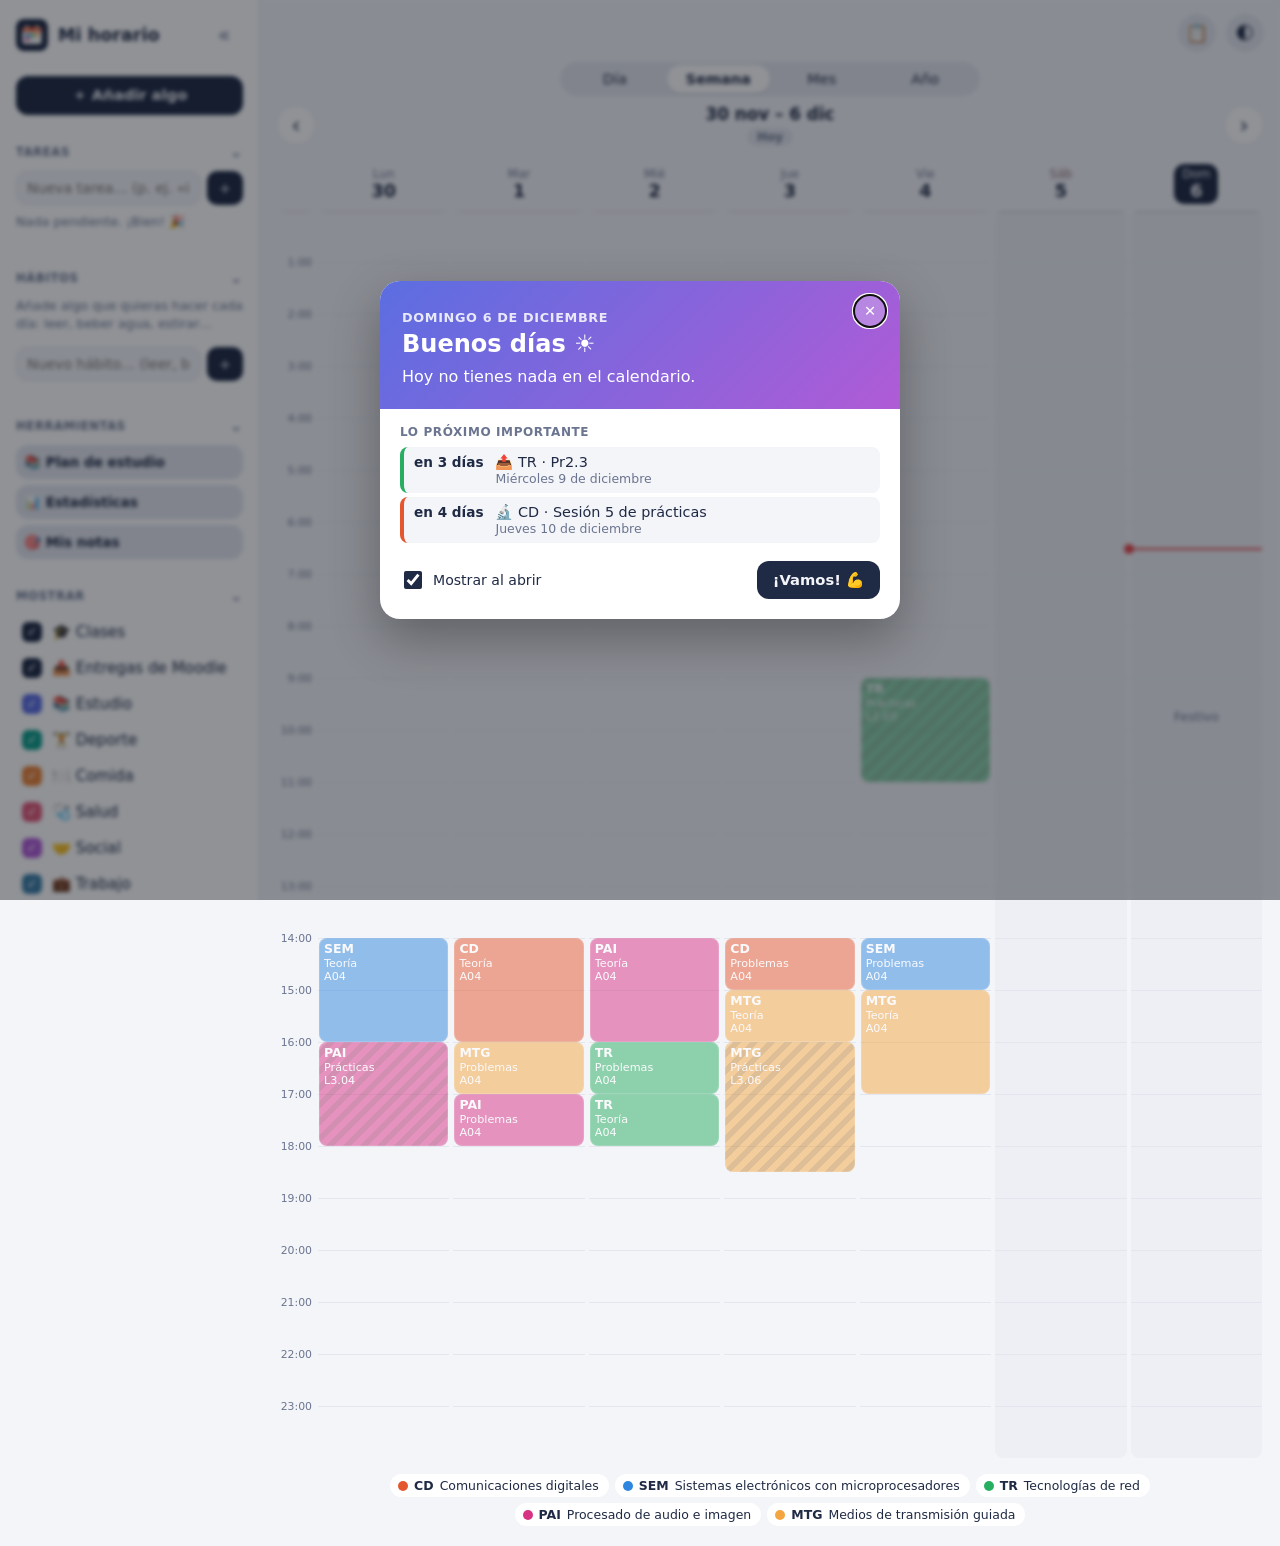
==== commit 37954b2e: "Juntar con main (Moodle y app instalable): resolver conflictos - Panel: tareas y hábitos junto a las" ====
--- a/index.html
+++ b/index.html
@@ -44,6 +44,41 @@
 
       <button id="btn-anadir-panel" class="boton-principal">＋ Añadir algo</button>
 
+      <!-- Tareas sin hora: se escriben aquí y se marcan con un toque -->
+      <details open data-apartado="tareas">
+        <summary><h2>Tareas <span id="contador-tareas" class="contador"></span></h2></summary>
+        <form id="form-tarea" class="anadir-rapido" autocomplete="off">
+          <input name="texto" maxlength="120" placeholder="Nueva tarea… (p. ej. «informe CD viernes»)" aria-label="Nueva tarea">
+          <button aria-label="Añadir tarea">＋</button>
+        </form>
+        <ul id="lista-tareas" class="lista-tareas"></ul>
+        <details id="tareas-hechas" class="tareas-hechas" hidden>
+          <summary>Hechas</summary>
+          <ul class="lista-tareas"></ul>
+          <button id="btn-borrar-hechas" class="enlace">Borrar las hechas</button>
+        </details>
+      </details>
+
+      <!-- Hábitos: cosas que quieres hacer cada día -->
+      <details open data-apartado="habitos">
+        <summary><h2>Hábitos</h2></summary>
+        <ul id="lista-habitos" class="lista-habitos"></ul>
+        <form id="form-habito" class="anadir-rapido" autocomplete="off">
+          <input name="nombre" maxlength="40" placeholder="Nuevo hábito… (leer, beber agua…)" aria-label="Nuevo hábito">
+          <button aria-label="Añadir hábito">＋</button>
+        </form>
+      </details>
+
+      <!-- Herramientas: cada botón abre una ventana -->
+      <details open data-apartado="herramientas">
+        <summary><h2>Herramientas</h2></summary>
+        <div class="herramientas">
+          <button id="btn-plan" class="boton-secundario">📚 Plan de estudio</button>
+          <button id="btn-estadisticas" class="boton-secundario">📊 Estadísticas</button>
+          <button id="btn-notas" class="boton-secundario">🎯 Mis notas</button>
+        </div>
+      </details>
+
       <details open data-apartado="mostrar">
         <summary><h2>Mostrar</h2></summary>
         <div id="filtros" class="filtros"></div>
@@ -70,7 +105,7 @@
 
       <details open data-apartado="copia">
         <summary><h2>Copia de seguridad</h2></summary>
-        <p class="nota">Tus cosas se guardan en este navegador. Exporta una copia de vez en cuando para no perderlas.</p>
+        <p class="nota">Tus cosas, tareas, hábitos y notas se guardan en este navegador. Exporta una copia de vez en cuando para no perderlas.</p>
         <div class="fila-botones">
           <button id="btn-exportar" class="boton-secundario">⬇ Exportar</button>
           <button id="btn-importar" class="boton-secundario">⬆ Importar</button>
@@ -85,6 +120,7 @@
       <header class="cabecera">
         <button id="btn-menu" class="boton-icono" aria-label="Abrir menú" title="Abrir menú">☰</button>
         <h1>Mi horario</h1>
+        <button id="btn-resumen" class="boton-icono boton-tema" aria-label="Resumen de hoy" title="Resumen de hoy">📋</button>
         <button id="btn-tema" class="boton-icono boton-tema" aria-label="Cambiar tema">🌓</button>
       </header>
 
@@ -178,11 +214,23 @@
     </form>
   </dialog>
 
+  <!-- Una ventana "comodín" que se rellena desde JavaScript: resumen del día,
+       plan de estudio, estadísticas, editar tareas y hábitos... -->
+  <dialog id="hoja" class="ficha hoja">
+    <button class="cerrar" aria-label="Cerrar">✕</button>
+    <div class="hoja-contenido"></div>
+  </dialog>
+
   <!-- El orden importa: primero tus datos, luego las herramientas y al final el programa -->
   <script src="config.js"></script>
   <script src="personal.js"></script>
   <script src="moodle.js"></script>
   <script src="app.js"></script>
+  <!-- Lo nuevo va después de app.js porque usa sus funciones (dibujar, estado...) -->
+  <script src="tareas.js"></script>
+  <script src="resumen.js"></script>
+  <script src="estudio.js"></script>
+  <script src="estadisticas.js"></script>
   <!-- Lo que la convierte en app: funcionar sin internet y actualizarse sola -->
   <script src="instalable.js"></script>
 </body>
--- a/styles.css
+++ b/styles.css
@@ -781,6 +781,189 @@
 .panel details > summary h2 { margin: 6px 0; }
 .panel details[open] > summary { margin-bottom: 4px; }
 
+/* ==============================================================   TAREAS, HÁBITOS, RESUMEN DEL DÍA, PLAN DE ESTUDIO Y ESTADÍSTICAS
+   ===================================================================== */
+
+/* ---------- Añadir rápido (una caja de texto con un + al lado) ---------- */
+.anadir-rapido { display: flex; gap: 6px; margin: 4px 0 8px; }
+.anadir-rapido input {
+  flex: 1; min-width: 0;
+  font: inherit; font-size: 0.88rem;
+  padding: 8px 10px;
+  border: 1px solid var(--linea); border-radius: 10px;
+  background: var(--fondo); color: var(--texto);
+}
+.anadir-rapido input:focus { outline: none; border-color: var(--acento); }
+.anadir-rapido button { width: 36px; border: 0; border-radius: 10px; background: var(--acento); color: var(--fondo); font-size: 1.1rem; }
+.contador { background: var(--ahora); color: #fff; border-radius: 999px; padding: 0 6px; font-size: 0.68rem; margin-left: 4px; }
+.contador:empty { display: none; }
+
+/* ---------- Tareas ---------- */
+.lista-tareas { list-style: none; margin: 0; padding: 0; display: flex; flex-direction: column; gap: 2px; }
+.tarea { display: flex; align-items: flex-start; gap: 8px; padding: 5px 4px; border-radius: 10px; }
+.tarea:hover { background: var(--fondo); }
+.check {
+  width: 20px; height: 20px; margin-top: 1px; flex-shrink: 0;
+  border-radius: 50%; border: 2px solid var(--color); background: transparent;
+  display: grid; place-items: center; padding: 0;
+  transition: background 0.15s, transform 0.1s;
+}
+.check:active { transform: scale(0.85); }
+.check:hover::after { content: "✓"; color: var(--color); font-size: 0.7rem; font-weight: 800; }
+.tarea.hecha .check { background: var(--color); }
+.tarea.hecha .check::after { content: "✓"; color: var(--tarjeta); font-size: 0.7rem; font-weight: 800; }
+.tarea-texto { flex: 1; min-width: 0; border: 0; background: none; text-align: left; padding: 0; display: flex; flex-direction: column; gap: 1px; font-size: 0.9rem; }
+.tarea-texto span { overflow-wrap: anywhere; }
+.tarea.hecha .tarea-texto span { text-decoration: line-through; color: var(--suave); }
+.tarea-texto small { display: flex; gap: 6px; font-size: 0.72rem; color: var(--suave); }
+.tarea-texto small:empty { display: none; }
+.tarea-texto small b { color: var(--color); }
+.tarea-texto small em { font-style: normal; }
+.tarea-texto small em.atrasada { color: var(--ahora); font-weight: 600; }
+.tareas-hechas { margin-top: 6px; }
+.tareas-hechas > summary { font-size: 0.8rem; color: var(--suave); cursor: pointer; padding: 4px; list-style: none; }
+.tareas-hechas > summary::before { content: "▸ "; }
+.tareas-hechas[open] > summary::before { content: "▾ "; }
+.tareas-hechas[hidden] { display: none; }
+
+/* ---------- Hábitos ---------- */
+.lista-habitos { list-style: none; margin: 0; padding: 0; display: flex; flex-direction: column; gap: 6px; }
+.habito { display: flex; align-items: center; gap: 10px; }
+.habito-hoy {
+  width: 38px; height: 38px; flex-shrink: 0;
+  border-radius: 12px; border: 2px dashed var(--linea); background: transparent;
+  font-size: 1.15rem; filter: grayscale(1); opacity: 0.7;
+  transition: transform 0.1s;
+}
+.habito-hoy:active { transform: scale(0.88); }
+.habito.hecho .habito-hoy { border: 2px solid #0f9d8a; background: color-mix(in srgb, #0f9d8a 15%, var(--tarjeta)); filter: none; opacity: 1; }
+.habito-info { flex: 1; min-width: 0; }
+.habito-nombre { border: 0; background: none; padding: 0; font-size: 0.9rem; text-align: left; max-width: 100%; overflow: hidden; text-overflow: ellipsis; white-space: nowrap; display: block; }
+.habito-semana { display: flex; gap: 3px; margin-top: 3px; }
+.habito-semana i { width: 15px; height: 15px; border-radius: 4px; background: var(--linea); font-size: 0.55rem; font-style: normal; color: var(--suave); display: grid; place-items: center; }
+.habito-semana i.si { background: #0f9d8a; color: #fff; }
+.racha { font-size: 0.8rem; font-weight: 700; color: var(--suave); }
+
+/* Chips de hábitos (vista de día y resumen) */
+.habitos-chips { display: flex; flex-wrap: wrap; gap: 6px; }
+.chip-habito {
+  border: 1px dashed var(--suave); background: transparent; border-radius: 999px;
+  padding: 6px 12px; font-size: 0.85rem; color: var(--suave);
+}
+.chip-habito.hecho { border: 1px solid #0f9d8a; background: #0f9d8a; color: #fff; font-weight: 600; }
+.chip-habito.hecho::before { content: "✓ "; }
+
+/* Caja de "Para hacer" en la vista de día */
+.caja-dia { background: var(--tarjeta); border-radius: 16px; padding: 12px 14px; box-shadow: var(--sombra); display: flex; flex-direction: column; gap: 6px; }
+.caja-dia h3, .resumen-cuerpo h3, .cuerpo-stats h3, .plan-previa h3 { font-size: 0.75rem; text-transform: uppercase; letter-spacing: 0.05em; color: var(--suave); margin: 6px 0 2px; }
+.caja-dia h3 small { font-weight: 600; margin-left: 4px; }
+
+/* ---------- Herramientas del panel ---------- */
+.herramientas { display: flex; flex-direction: column; gap: 6px; }
+.herramientas button { text-align: left; }
+
+/* ---------- La hoja (ventana comodín) ---------- */
+.hoja { width: min(520px, 100%); }
+.hoja[data-tipo="estadisticas"] { width: min(640px, 100%); }
+.hoja .form-cabecera { padding-right: 56px; }
+.hoja[data-tipo="tarea"] .cerrar, .hoja[data-tipo="habito"] .cerrar,
+.hoja[data-tipo="planes"] .cerrar, .hoja[data-tipo="estadisticas"] .cerrar { background: var(--linea); color: var(--texto); }
+.form-hoja { display: flex; flex-direction: column; }
+.interruptor { display: flex; align-items: center; gap: 8px; font-size: 0.88rem; cursor: pointer; }
+.interruptor input { width: 18px; height: 18px; accent-color: var(--acento); }
+
+/* Calendario de un hábito (5 semanas) */
+.calendario-habito { display: grid; grid-template-columns: repeat(7, 1fr); gap: 4px; text-align: center; }
+.calendario-habito span { font-size: 0.7rem; color: var(--suave); font-weight: 600; }
+.calendario-habito button { aspect-ratio: 1; border: 0; border-radius: 8px; background: var(--fondo); font-size: 0.8rem; }
+.calendario-habito button.si { background: #0f9d8a; color: #fff; font-weight: 700; }
+.calendario-habito button.hoy { outline: 2px solid var(--ahora); outline-offset: -2px; }
+.calendario-habito button:disabled { opacity: 0.3; cursor: default; }
+
+/* ---------- Resumen del día ---------- */
+.resumen-cabecera {
+  padding: 26px 22px 20px;
+  background: linear-gradient(135deg, #5b6ee1, #b05bd6);
+  color: #fff;
+}
+.resumen-cabecera small { opacity: 0.85; font-size: 0.8rem; font-weight: 600; text-transform: uppercase; letter-spacing: 0.05em; }
+.resumen-cabecera h2 { margin: 4px 0 8px; font-size: 1.5rem; }
+.resumen-cabecera p { margin: 0; line-height: 1.4; }
+.resumen-cuerpo { padding: 10px 20px 6px; display: flex; flex-direction: column; gap: 6px; }
+.resumen-lista { list-style: none; margin: 0; padding: 0; display: flex; flex-direction: column; gap: 4px; }
+.resumen-lista li { display: flex; gap: 12px; align-items: baseline; padding: 7px 10px; border-left: 4px solid var(--color); background: var(--fondo); border-radius: 8px; font-size: 0.9rem; }
+.resumen-lista li.pasada { opacity: 0.5; }
+.r-hora { font-weight: 700; min-width: 54px; font-variant-numeric: tabular-nums; font-size: 0.85rem; }
+.r-texto small { display: block; color: var(--suave); font-size: 0.78rem; }
+.resumen-pie { align-items: center; padding-top: 12px; }
+
+/* ---------- Plan de estudio ---------- */
+.plan-actual { margin: 0; padding: 10px 12px; background: var(--fondo); border-radius: 10px; font-size: 0.88rem; }
+.aviso-plan { margin: 4px 0; padding: 8px 10px; border-radius: 10px; background: color-mix(in srgb, #f2a541 20%, var(--tarjeta)); font-size: 0.85rem; }
+.plan-previa { border-top: 1px solid var(--linea); padding-top: 8px; display: flex; flex-direction: column; gap: 6px; }
+.lista-examenes b small { font-weight: 400; color: var(--suave); margin-left: 6px; }
+
+/* ---------- Estadísticas ---------- */
+.pestanas { margin: 2px 20px 0; }
+.pestanas button { flex: 1; }
+.nav-stats { padding: 0 0 4px; }
+.nav-stats .titulo-fecha span { font-weight: 650; }
+.nav-stats .titulo-fecha button { border: 0; background: var(--linea); color: var(--suave); font-size: 0.75rem; font-weight: 600; padding: 2px 10px; border-radius: 999px; }
+.tiles { display: grid; grid-template-columns: repeat(auto-fit, minmax(110px, 1fr)); gap: 8px; }
+.tile { background: var(--fondo); border-radius: 12px; padding: 10px 12px; display: flex; flex-direction: column; gap: 2px; }
+.tile small { color: var(--suave); font-size: 0.75rem; font-weight: 600; }
+.tile b { font-size: 1.35rem; font-variant-numeric: tabular-nums; letter-spacing: -0.02em; }
+
+.barras { display: flex; flex-direction: column; gap: 6px; }
+.barra-fila { display: grid; grid-template-columns: 96px 1fr 54px; align-items: center; gap: 8px; font-size: 0.85rem; border-radius: 6px; }
+.barra-fila:hover { background: var(--fondo); }
+.barra-nombre { white-space: nowrap; overflow: hidden; text-overflow: ellipsis; }
+.barra-pista { height: 12px; }
+.barra-pista i { display: block; height: 100%; min-width: 4px; border-radius: 0 4px 4px 0; background: var(--color); }
+.barra-valor { text-align: right; color: var(--suave); font-variant-numeric: tabular-nums; }
+
+.dos-graficas { display: grid; grid-template-columns: 1fr 1fr; gap: 14px; }
+@media (max-width: 520px) { .dos-graficas { grid-template-columns: 1fr; } }
+.mini-grafica h4 { margin: 0 0 6px; font-size: 0.88rem; }
+.mini-grafica h4 small { font-weight: 400; color: var(--suave); margin-left: 4px; }
+.columnas { display: flex; align-items: flex-end; gap: 4px; height: 110px; border-bottom: 1px solid var(--linea); }
+.columna { flex: 1; height: 100%; display: flex; flex-direction: column; justify-content: flex-end; align-items: center; position: relative; }
+.columna i { display: block; width: 100%; max-width: 26px; min-height: 2px; border-radius: 4px 4px 0 0; background: var(--color); opacity: 0.55; }
+.columna.actual i { opacity: 1; }
+.columna:hover i { opacity: 1; }
+.columna-valor { font-size: 0.65rem; color: var(--suave); margin-bottom: 2px; font-variant-numeric: tabular-nums; }
+.columna small { position: absolute; bottom: -18px; font-size: 0.6rem; color: var(--suave); }
+.mini-grafica { padding-bottom: 20px; }
+
+/* ---------- Notas ---------- */
+.lista-notas { display: flex; flex-direction: column; gap: 6px; }
+.nota-asig { border-radius: 12px; background: var(--fondo); border-left: 4px solid var(--color); }
+.nota-asig > summary { display: flex; align-items: center; gap: 10px; padding: 10px 12px; cursor: pointer; list-style: none; }
+.nota-asig > summary::-webkit-details-marker { display: none; }
+.nota-asig > summary span { flex: 1; min-width: 0; font-size: 0.85rem; color: var(--suave); white-space: nowrap; overflow: hidden; text-overflow: ellipsis; }
+.nota-asig > summary em { font-style: normal; font-weight: 700; font-size: 1.05rem; font-variant-numeric: tabular-nums; }
+.nota-cuerpo { padding: 0 12px 12px; display: flex; flex-direction: column; gap: 8px; }
+.progreso { position: relative; height: 10px; border-radius: 999px; background: var(--linea); }
+.progreso i { display: block; height: 100%; border-radius: 999px; background: var(--color); }
+.progreso span { position: absolute; top: -3px; width: 2px; height: 16px; background: var(--texto); }
+.veredicto { margin: 0; font-size: 0.88rem; }
+.veredicto .ok { color: #0f9d8a; font-weight: 600; }
+.veredicto .mal { color: var(--ahora); font-weight: 600; }
+.tabla-notas { width: 100%; border-collapse: collapse; font-size: 0.85rem; }
+.tabla-notas th { text-align: left; font-size: 0.7rem; color: var(--suave); font-weight: 600; text-transform: uppercase; padding: 0 4px 4px; }
+.tabla-notas td { padding: 2px; }
+.tabla-notas input { width: 100%; font: inherit; padding: 6px 8px; border: 1px solid var(--linea); border-radius: 8px; background: var(--tarjeta); color: var(--texto); }
+.tabla-notas td:nth-child(2), .tabla-notas td:nth-child(3) { width: 72px; }
+.tabla-notas td:last-child { width: 30px; }
+.quitar { border: 0; background: none; color: var(--suave); width: 28px; height: 28px; border-radius: 50%; }
+.quitar:hover { background: var(--linea); }
+.nota-pie { display: flex; align-items: center; justify-content: space-between; gap: 8px; flex-wrap: wrap; font-size: 0.82rem; color: var(--suave); }
+.nota-pie input { width: 60px; font: inherit; padding: 5px 6px; border: 1px solid var(--linea); border-radius: 8px; background: var(--tarjeta); color: var(--texto); }
+/* "Hechas" dentro del panel: más discreto que los títulos de apartado */
+.panel details.tareas-hechas > summary { display: block; padding: 4px; font-size: 0.8rem; color: var(--suave); }
+.panel details.tareas-hechas > summary::after { content: none; }
+.tareas-hechas .enlace { margin-top: 4px; }
+=======
 /* ---------- Entregas de Moodle ---------- */
 /* Borde discontinuo, para que se note que es un plazo y no una clase */
 .tarjeta.moodle { background: color-mix(in srgb, var(--color) 8%, var(--tarjeta)); outline: 2px dashed color-mix(in srgb, var(--color) 60%, transparent); outline-offset: -2px; }
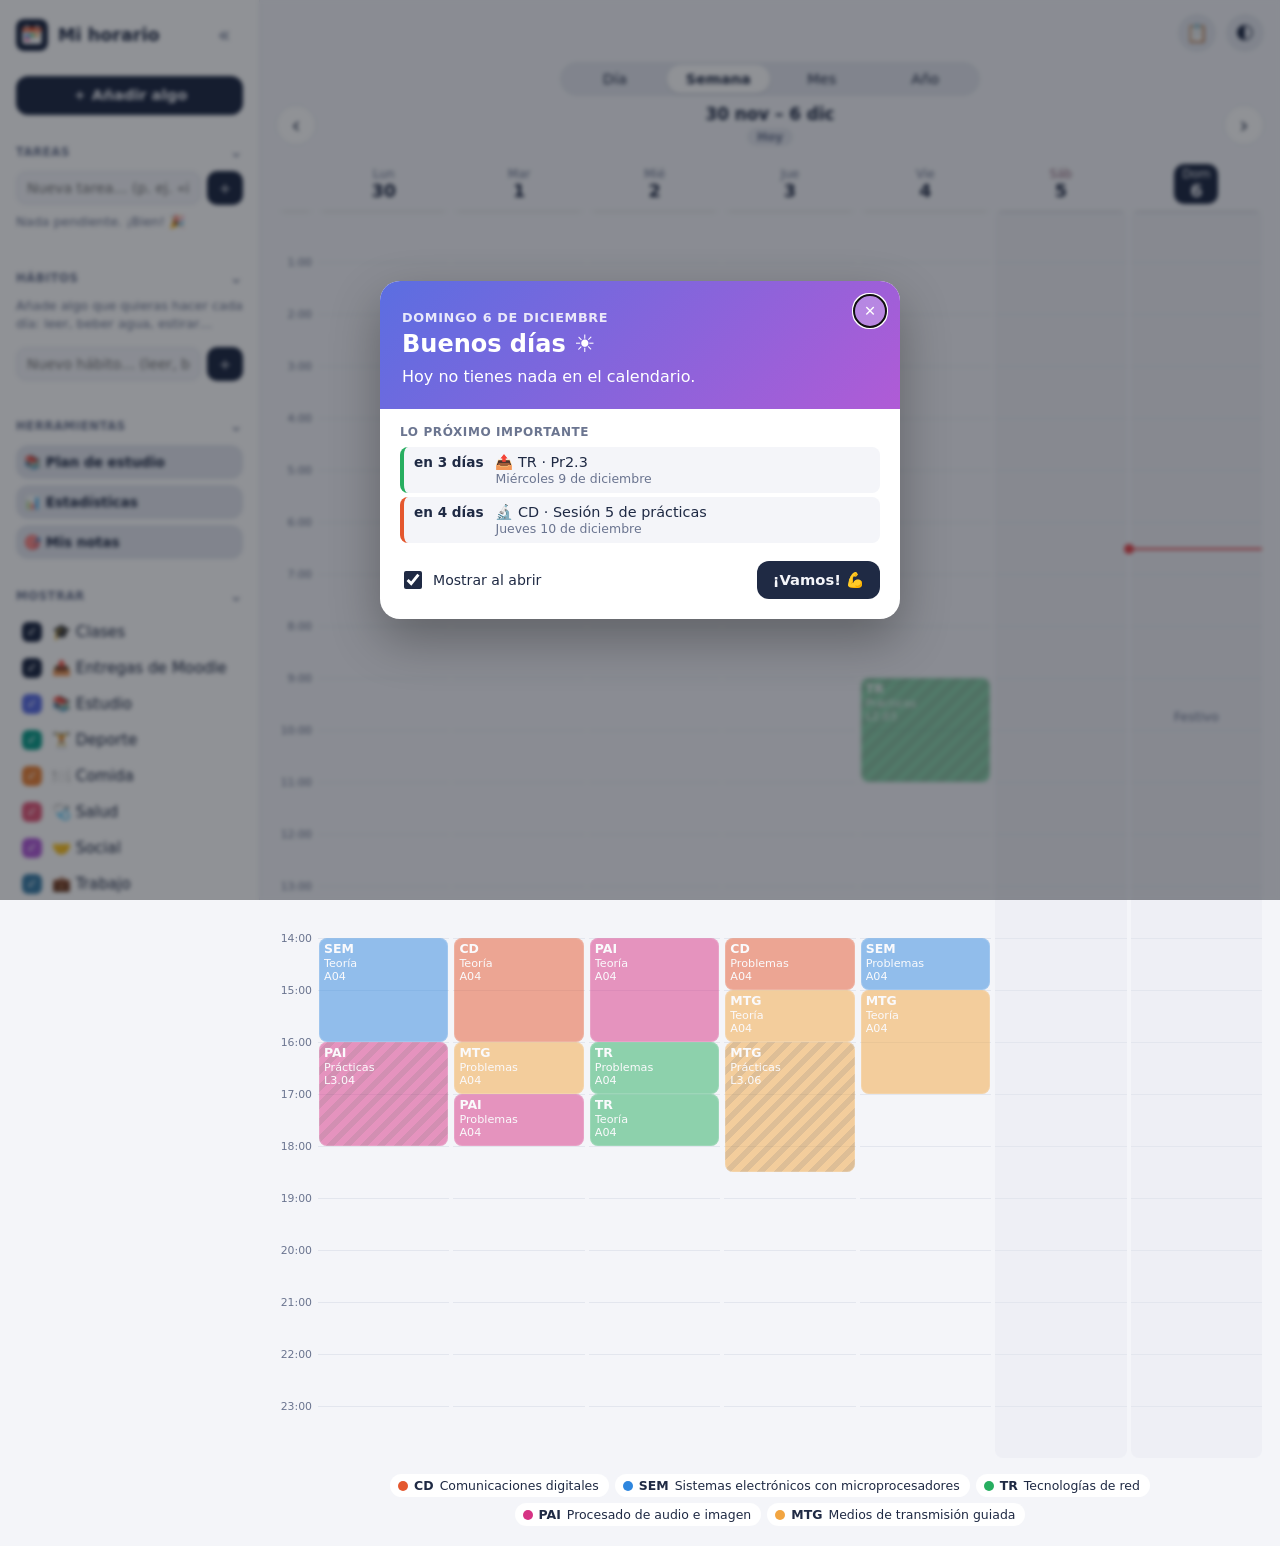
==== commit 9d886b82: "Merge remote-tracking branch 'origin/main' into claude/project-thread-i2an2v # Conflicts: #	sw.js" ====
--- a/index.html
+++ b/index.html
@@ -233,5 +233,7 @@
   <script src="estadisticas.js"></script>
   <!-- Lo que la convierte en app: funcionar sin internet y actualizarse sola -->
   <script src="instalable.js"></script>
+  <!-- Sincronizar tus cosas entre dispositivos (Supabase) -->
+  <script src="sincronizar.js"></script>
 </body>
 </html>
--- a/instalable.css
+++ b/instalable.css
@@ -28,3 +28,12 @@
   flex: none; border: 0; background: none; color: var(--suave);
   font-size: 1.1rem; padding: 6px; cursor: pointer;
 }
+
+/* Apartado "Sincronizar" del panel */
+.sync-form { display: flex; flex-direction: column; gap: 8px; margin-bottom: 8px; }
+.sync-form input {
+  min-width: 0; font: inherit; font-size: 16px; padding: 8px 10px;
+  border: 1px solid var(--linea); border-radius: 10px; background: var(--tarjeta); color: var(--texto);
+}
+.sync-form .fila-botones button { font-size: 0.85rem; padding: 9px 8px; }
+.sync .form-error { margin: 0 0 8px; }
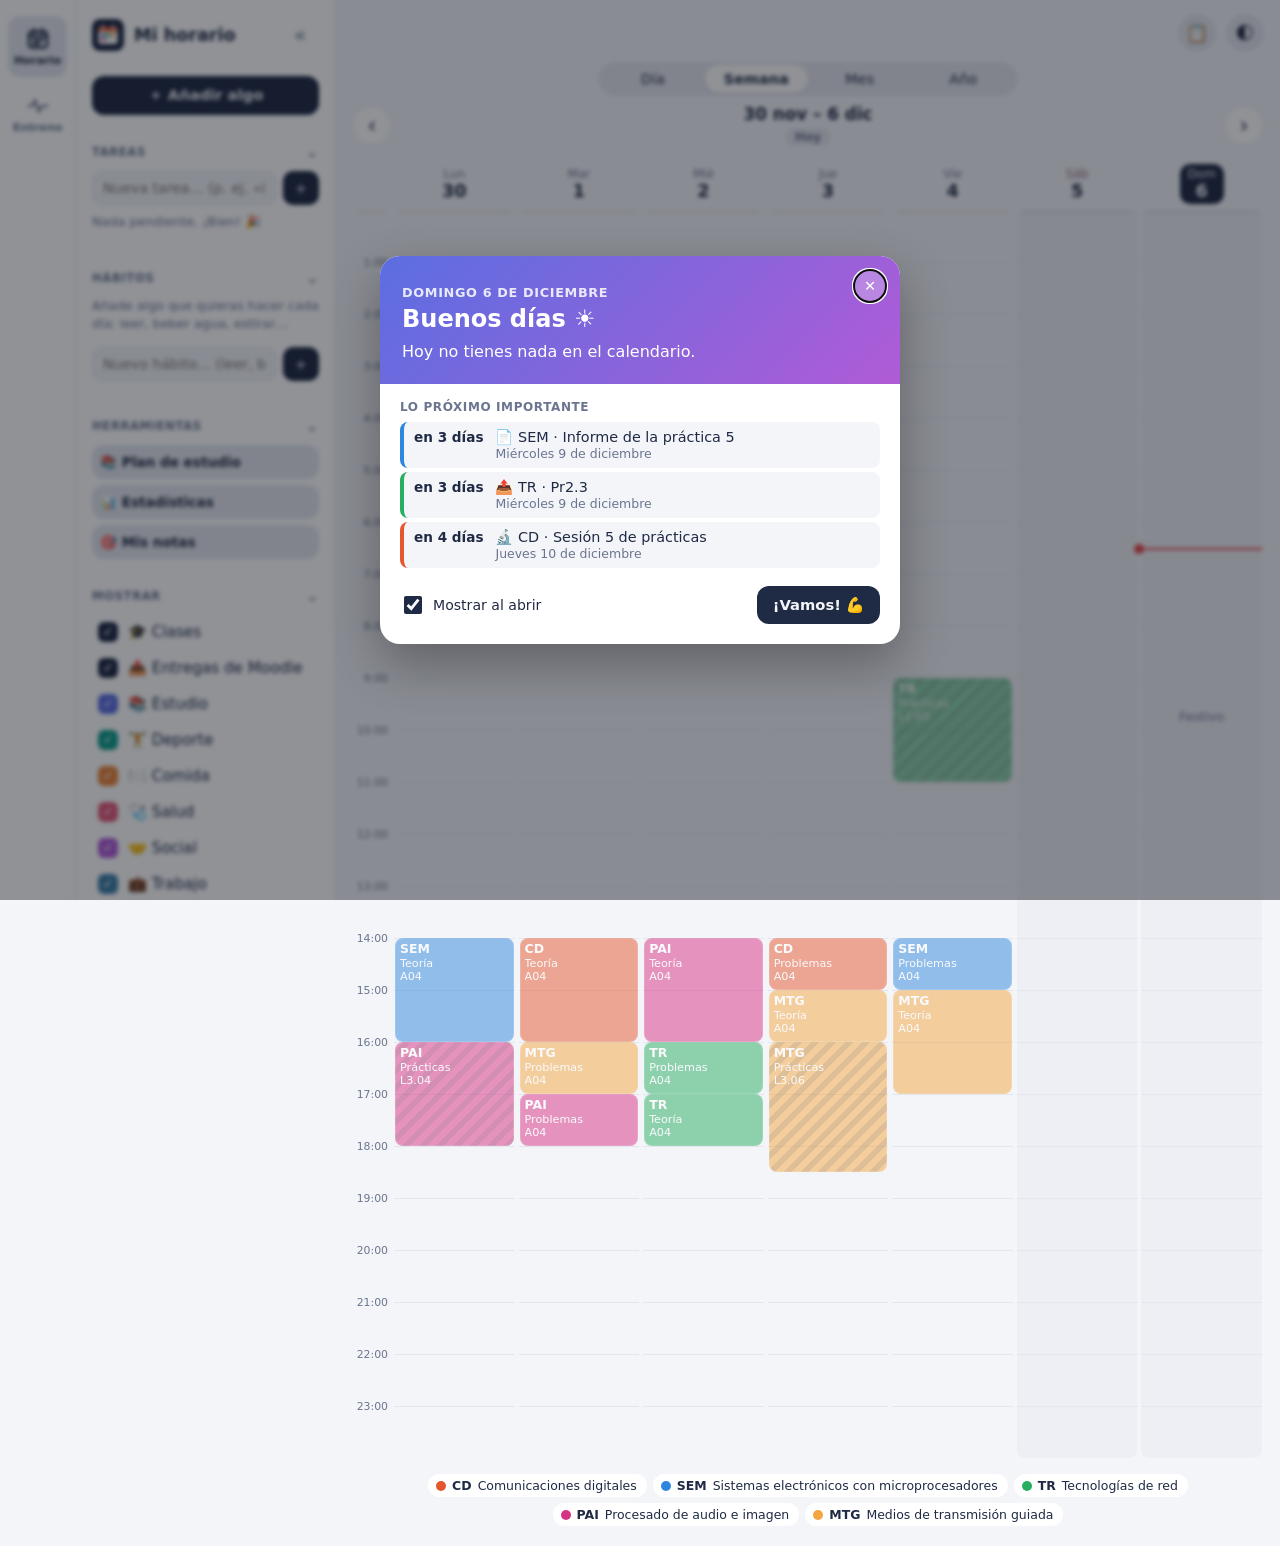
==== commit d6174026: "Pestañas Horario/Entreno y sección Entreno: subir .FIT del Garmin, lista y ficha de cada actividad -" ====
--- a/index.html
+++ b/index.html
@@ -235,5 +235,9 @@
   <script src="instalable.js"></script>
   <!-- Sincronizar tus cosas entre dispositivos (Supabase) -->
   <script src="sincronizar.js"></script>
+  <!-- Notificaciones en el móvil (necesita sincronizar.js) -->
+  <script src="avisos.js"></script>
+  <!-- Las pestañas (Horario, Entreno...). Cada sección nueva vive en su carpeta -->
+  <script src="secciones.js"></script>
 </body>
 </html>
--- a/styles.css
+++ b/styles.css
@@ -977,3 +977,69 @@
 .pildora.moodle { outline: 1px dashed var(--color); }
 .lista-examenes b { min-width: 0; overflow: hidden; text-overflow: ellipsis; white-space: nowrap; }
 .ficha-pie a.boton-principal { text-decoration: none; display: inline-flex; align-items: center; }
+
+/* =====================================================================
+   PESTAÑAS (secciones.js): Horario, Entreno...
+   En el móvil van abajo, como en las apps del iPhone.
+   En el ordenador, en una columna estrecha a la izquierda.
+   ===================================================================== */
+.barra-secciones {
+  position: fixed;
+  z-index: 40;
+  display: flex;
+  background: var(--tarjeta);
+  border-color: var(--linea);
+  border-style: solid;
+  border-width: 0;
+}
+.barra-secciones a {
+  flex: 1;
+  display: flex;
+  flex-direction: column;
+  align-items: center;
+  gap: 2px;
+  padding: 6px 4px;
+  color: var(--suave);
+  text-decoration: none;
+  font-size: 0.7rem;
+  font-weight: 600;
+  border-radius: 12px;
+}
+.seccion-icono { display: grid; place-items: center; height: 26px; }
+.barra-secciones a.activa { color: var(--texto); }
+.barra-secciones a.activa .seccion-icono svg { stroke-width: 2.4; }
+.seccion-cargando { padding: 40px 16px; text-align: center; color: var(--suave); }
+.seccion[hidden], .app[hidden] { display: none; }
+
+@media (max-width: 899px) {
+  .barra-secciones {
+    left: 0; right: 0; bottom: 0;
+    border-top-width: 1px;
+    padding: 4px 12px max(4px, env(safe-area-inset-bottom));
+    justify-content: center;
+    gap: 8px;
+  }
+  .barra-secciones a { max-width: 120px; }
+  body.con-pestanas { padding-bottom: calc(58px + env(safe-area-inset-bottom)); }
+  /* Lo que flotaba abajo sube para no quedar tapado por la barra */
+  .con-pestanas .fab { bottom: calc(max(20px, env(safe-area-inset-bottom)) + 62px); }
+  .con-pestanas .aviso { bottom: calc(env(safe-area-inset-bottom) + 140px); }
+  .con-pestanas .aviso-instalar { bottom: calc(env(safe-area-inset-bottom) + 70px); }
+  /* Con el panel del horario abierto, la barra se queda debajo del velo */
+  .panel-abierto .barra-secciones { z-index: 20; }
+}
+@media (min-width: 900px) {
+  .barra-secciones {
+    top: 0; bottom: 0; left: 0;
+    width: 76px;
+    flex-direction: column;
+    gap: 6px;
+    padding: max(16px, env(safe-area-inset-top)) 8px;
+    border-right-width: 1px;
+  }
+  .barra-secciones a { flex: none; padding: 10px 4px; }
+  .barra-secciones a:hover { background: var(--fondo); }
+  .barra-secciones a.activa { background: var(--linea); }
+  body.con-pestanas { padding-left: 76px; }
+}
+.fab[hidden] { display: none !important; }
--- a/instalable.css
+++ b/instalable.css
@@ -37,3 +37,15 @@
 }
 .sync-form .fila-botones button { font-size: 0.85rem; padding: 9px 8px; }
 .sync .form-error { margin: 0 0 8px; }
+
+/* Apartado "Avisos" del panel */
+.avisos > .boton-principal { width: 100%; margin-bottom: 8px; }
+.avisos .fila-botones { margin-bottom: 8px; }
+.avisos .form-error { margin: 0 0 8px; }
+.avisos-ajustes { display: flex; flex-direction: column; gap: 6px; font-size: 0.85rem; }
+.avisos-ajustes label { display: flex; align-items: center; justify-content: space-between; gap: 8px; }
+.avisos-ajustes label:has(input) { justify-content: flex-start; }
+.avisos-ajustes select {
+  font: inherit; font-size: 0.85rem; padding: 4px 6px; border-radius: 8px;
+  border: 1px solid var(--linea); background: var(--tarjeta); color: var(--texto);
+}
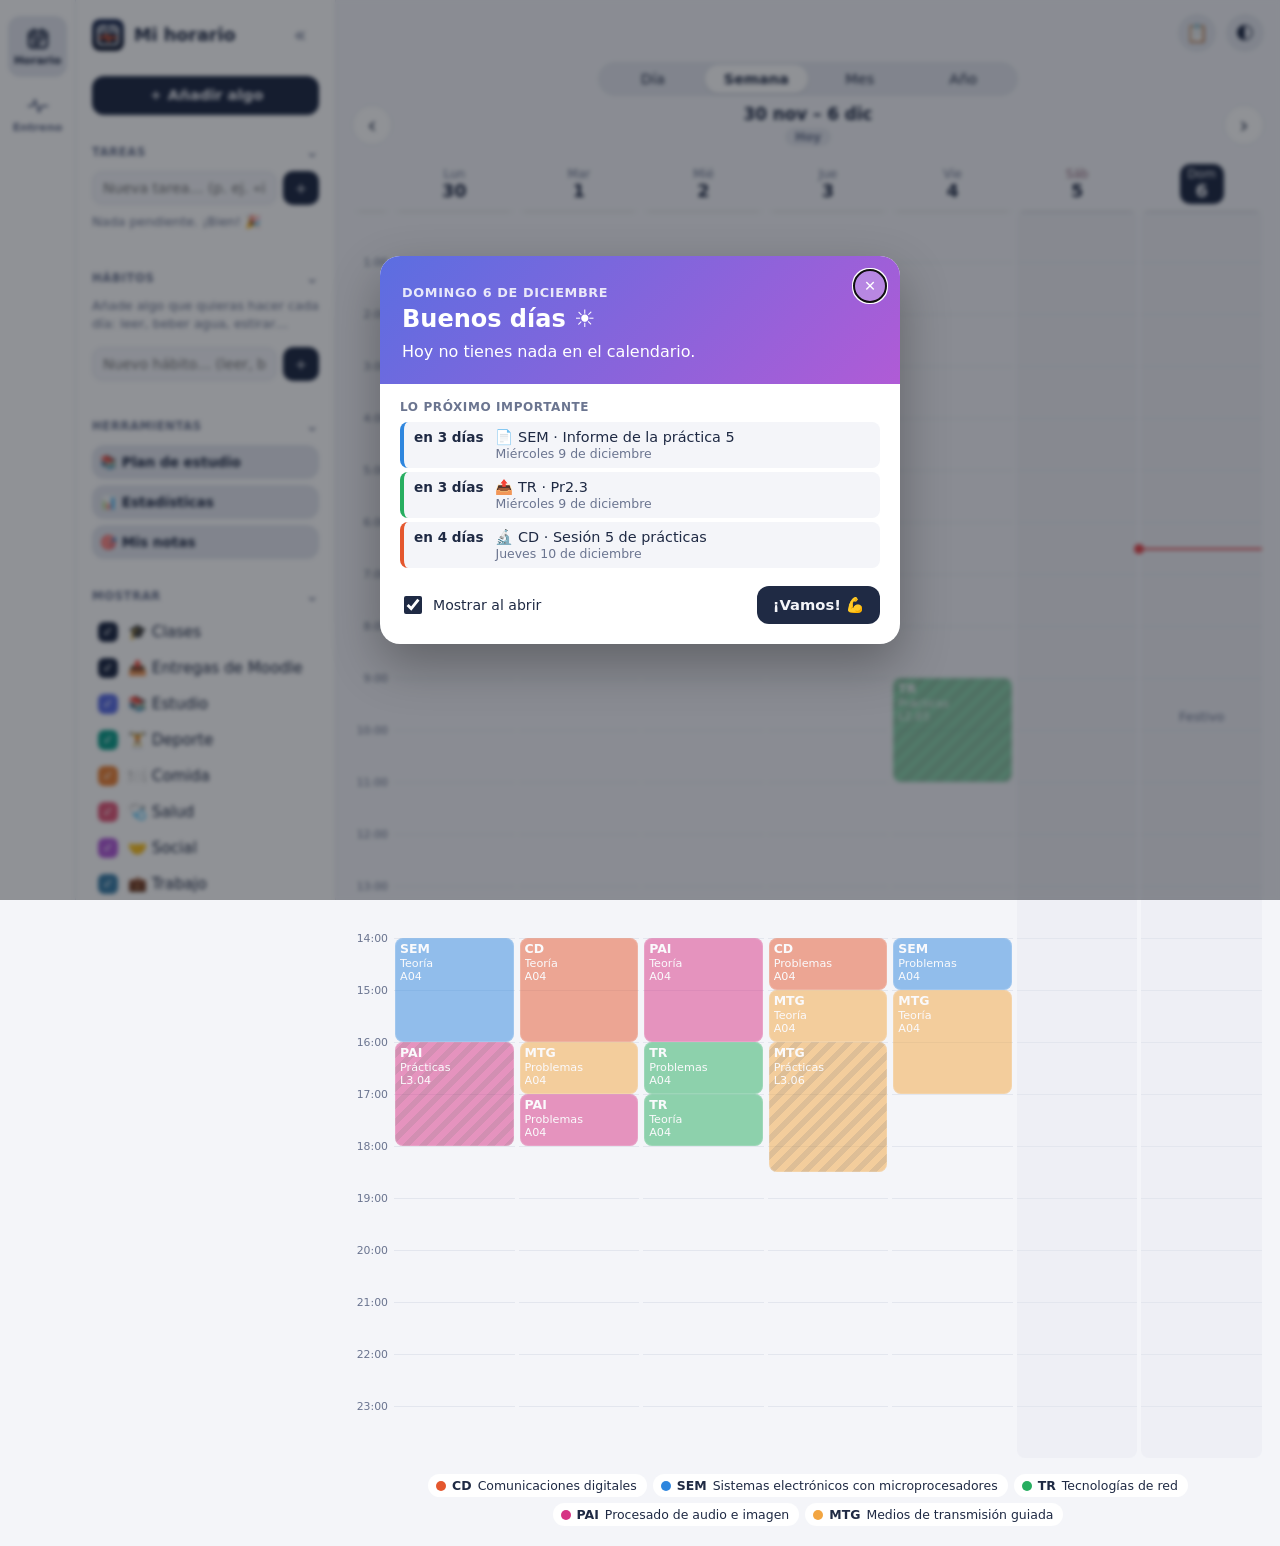
==== commit 8be7fbe9: "Icono: forzar que el iPhone descargue el logo nuevo Co-Authored-By: Claude Opus 5.5 <noreply@anthrop" ====
--- a/index.html
+++ b/index.html
@@ -16,8 +16,8 @@
   <link rel="stylesheet" href="instalable.css">
   <!-- Esto permite "Añadir a pantalla de inicio" en el móvil, como si fuera una app -->
   <link rel="manifest" href="manifest.json">
-  <link rel="icon" href="icono.svg" type="image/svg+xml">
-  <link rel="apple-touch-icon" href="icono-180.png">
+  <link rel="icon" href="icono.svg?v=2" type="image/svg+xml">
+  <link rel="apple-touch-icon" sizes="180x180" href="icono-180.png?v=2">
   <!-- Para el iPhone: que al abrirla desde el icono se vea a pantalla completa, sin barras de Safari -->
   <meta name="apple-mobile-web-app-capable" content="yes">
   <meta name="mobile-web-app-capable" content="yes">
@@ -37,7 +37,7 @@
     <!-- ===== Panel lateral: en el ordenador siempre visible, en el móvil se abre con ☰ ===== -->
     <aside id="panel" class="panel" aria-label="Opciones">
       <div class="panel-cabecera">
-        <img src="icono.svg" alt="" width="32" height="32">
+        <img src="icono.svg?v=2" alt="" width="32" height="32">
         <strong>Mi horario</strong>
         <button id="btn-cerrar-panel" class="boton-icono" aria-label="Ocultar menú" title="Ocultar menú">«</button>
       </div>
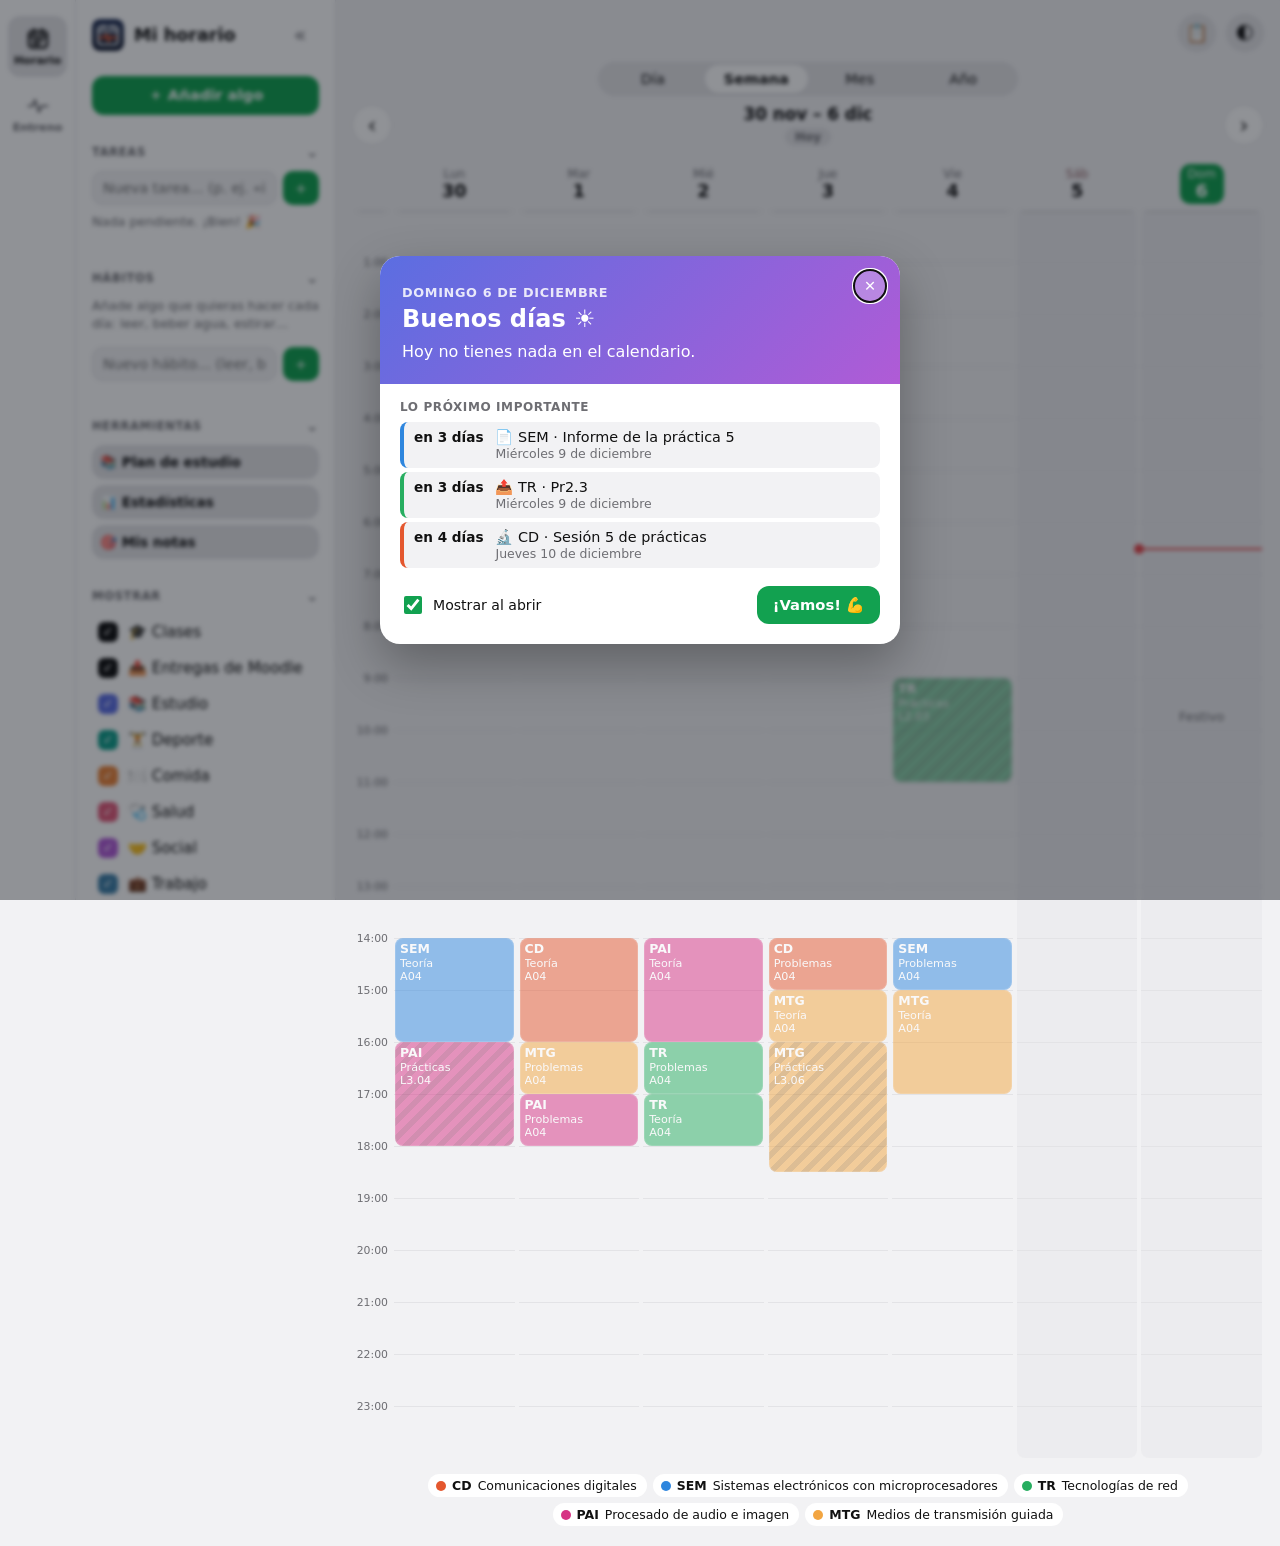
==== commit b79d5b34: "Entreno: nuevo estilo (negro y verde), subpestañas, periodos en todas las gráficas, nueva gráfica de" ====
--- a/index.html
+++ b/index.html
@@ -10,7 +10,8 @@
 <head>
   <meta charset="utf-8">
   <meta name="viewport" content="width=device-width, initial-scale=1, viewport-fit=cover">
-  <meta name="theme-color" content="#1f2a44">
+  <meta name="theme-color" content="#f2f2f4" media="(prefers-color-scheme: light)">
+  <meta name="theme-color" content="#000000" media="(prefers-color-scheme: dark)">
   <title>Mi horario</title>
   <link rel="stylesheet" href="styles.css">
   <link rel="stylesheet" href="instalable.css">
--- a/styles.css
+++ b/styles.css
@@ -6,43 +6,51 @@
    ===================================================================== */
 
 :root {
-  --fondo: #f4f5f9;
+  /* Modo claro: grises neutros y un solo color de acento (verde) */
+  --fondo: #f2f2f4;
   --tarjeta: #ffffff;
-  --texto: #1f2a44;
-  --suave: #6b7590;
-  --linea: #e3e6ee;
-  --acento: #1f2a44;
-  --hoy: #fff4d6;
+  --elevado: #f2f2f4;      /* cajitas dentro de una tarjeta */
+  --texto: #111111;
+  --suave: #6e6e73;
+  --linea: #e3e3e6;
+  --acento: #12a150;       /* el verde: botones, pestaña activa, lo importante */
+  --sobre-acento: #ffffff; /* texto encima del verde */
+  --hoy: #e8f6ee;
   --ahora: #e5484d;
-  --sombra: 0 1px 2px rgb(16 24 40 / 0.06), 0 1px 3px rgb(16 24 40 / 0.08);
-}
-
-/* Si el móvil está en modo oscuro, cambiamos solo los colores */
-/* Colores del modo oscuro. Se usan en dos casos:
+  --sombra: 0 1px 2px rgb(0 0 0 / 0.05);
+}
+
+/* Colores del modo oscuro: NEGRO de verdad (como Strava), tarjetas gris
+   muy oscuro y el verde como único color de acento.
+   Se usan en dos casos:
    1) el tema está en "auto" y el móvil está en modo oscuro
    2) has elegido "oscuro" a mano (data-tema="oscuro") */
 @media (prefers-color-scheme: dark) {
   :root:not([data-tema="claro"]) {
-    --fondo: #11141b;
-    --tarjeta: #1b202b;
-    --texto: #e8ebf2;
-    --suave: #98a1b6;
-    --linea: #2a3040;
-    --acento: #e8ebf2;
-    --hoy: #2c2717;
-    --sombra: 0 1px 3px rgb(0 0 0 / 0.4);
+    --fondo: #000000;
+    --tarjeta: #141414;
+    --elevado: #1f1f1f;
+    --texto: #f5f5f5;
+    --suave: #8e8e93;
+    --linea: #2a2a2c;
+    --acento: #2fd27a;
+    --sobre-acento: #03140a;
+    --hoy: #0f2a1b;
+    --sombra: none;
     color-scheme: dark;
   }
 }
 :root[data-tema="oscuro"] {
-  --fondo: #11141b;
-  --tarjeta: #1b202b;
-  --texto: #e8ebf2;
-  --suave: #98a1b6;
-  --linea: #2a3040;
-  --acento: #e8ebf2;
-  --hoy: #2c2717;
-  --sombra: 0 1px 3px rgb(0 0 0 / 0.4);
+  --fondo: #000000;
+  --tarjeta: #141414;
+  --elevado: #1f1f1f;
+  --texto: #f5f5f5;
+  --suave: #8e8e93;
+  --linea: #2a2a2c;
+  --acento: #2fd27a;
+  --sobre-acento: #03140a;
+  --hoy: #0f2a1b;
+  --sombra: none;
   color-scheme: dark;
 }
 
@@ -204,7 +212,7 @@
 }
 .cab-dia strong { font-size: 1.1rem; color: var(--texto); }
 .col-dia.hoy .cab-dia { background: var(--acento); }
-.col-dia.hoy .cab-dia, .col-dia.hoy .cab-dia strong { color: var(--fondo); }
+.col-dia.hoy .cab-dia, .col-dia.hoy .cab-dia strong { color: var(--sobre-acento); }
 .col-dia.festivo .cuerpo { background: repeating-linear-gradient(45deg, transparent 0 8px, var(--linea) 8px 9px); border-radius: 8px; }
 .festivo-texto { position: absolute; top: 40%; width: 100%; text-align: center; color: var(--suave); font-size: 0.8rem; }
 
@@ -386,7 +394,7 @@
   font-weight: 600;
   font-size: 0.92rem;
 }
-.boton-principal { background: var(--acento); color: var(--fondo); }
+.boton-principal { background: var(--acento); color: var(--sobre-acento); }
 .boton-secundario { background: var(--linea); }
 .boton-peligro { background: transparent; color: var(--ahora); padding-left: 4px; }
 .boton-peligro.confirmar { background: var(--ahora); color: #fff; padding-left: 16px; }
@@ -402,7 +410,7 @@
   border-radius: 50%;
   border: 0;
   background: var(--acento);
-  color: var(--fondo);
+  color: var(--sobre-acento);
   font-size: 1.8rem;
   box-shadow: 0 6px 20px rgb(0 0 0 / 0.25);
   z-index: 20;
@@ -522,7 +530,7 @@
   left: 50%;
   bottom: max(90px, calc(env(safe-area-inset-bottom) + 80px));
   transform: translateX(-50%);
-  background: var(--acento);
+  background: var(--texto);
   color: var(--fondo);
   padding: 10px 18px;
   border-radius: 999px;
@@ -719,8 +727,8 @@
 .pastilla strong { font-size: 1.1rem; color: var(--texto); }
 .vista-semana .col-dia.hoy .cab-dia span,
 .vista-semana .col-dia.hoy .cab-dia strong { color: inherit; }
-.vista-semana .col-dia.hoy .pastilla { background: var(--acento); color: var(--fondo); }
-.vista-semana .col-dia.hoy .pastilla strong { color: var(--fondo); }
+.vista-semana .col-dia.hoy .pastilla { background: var(--acento); color: var(--sobre-acento); }
+.vista-semana .col-dia.hoy .pastilla strong { color: var(--sobre-acento); }
 @media (max-width: 520px) { .pastilla { padding: 2px 4px; } .pastilla strong { font-size: 0.95rem; } }
 
 /* ---------- Tipo automático en el formulario ---------- */
@@ -794,7 +802,7 @@
   background: var(--fondo); color: var(--texto);
 }
 .anadir-rapido input:focus { outline: none; border-color: var(--acento); }
-.anadir-rapido button { width: 36px; border: 0; border-radius: 10px; background: var(--acento); color: var(--fondo); font-size: 1.1rem; }
+.anadir-rapido button { width: 36px; border: 0; border-radius: 10px; background: var(--acento); color: var(--sobre-acento); font-size: 1.1rem; }
 .contador { background: var(--ahora); color: #fff; border-radius: 999px; padding: 0 6px; font-size: 0.68rem; margin-left: 4px; }
 .contador:empty { display: none; }
 
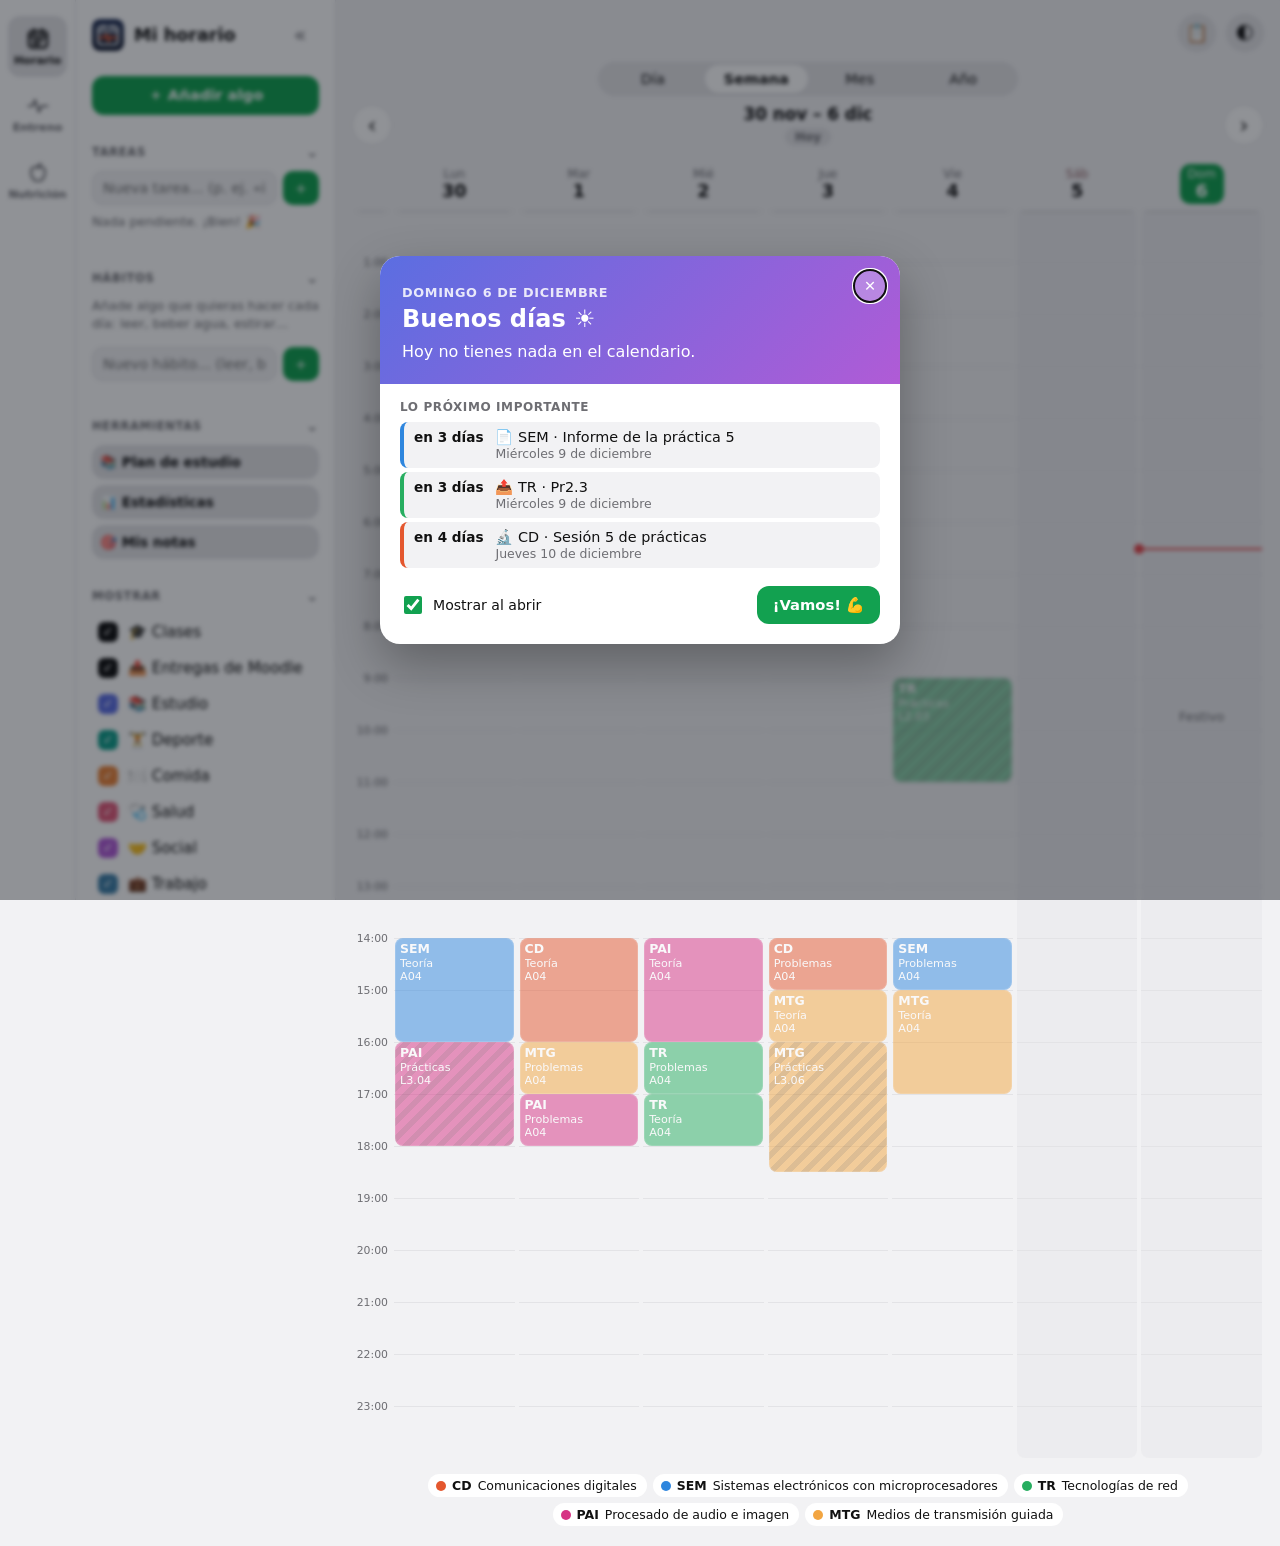
==== commit cacb6e3f: "Plan del día (Nutrición) y semáforo de recuperación (Entreno → Hoy, línea en Horario) - entreno/hoy." ====
--- a/index.html
+++ b/index.html
@@ -141,6 +141,9 @@
         <button id="btn-siguiente" aria-label="Siguiente">›</button>
       </nav>
 
+      <!-- Semáforo y plan de hoy en una línea (lo rellena hoy-linea.js) -->
+      <a id="linea-hoy" class="linea-hoy" href="#entreno" hidden></a>
+
       <main id="calendario">Cargando calendario…</main>
 
       <footer id="leyenda" class="leyenda"></footer>
@@ -240,5 +243,6 @@
   <script src="avisos.js"></script>
   <!-- Las pestañas (Horario, Entreno...). Cada sección nueva vive en su carpeta -->
   <script src="secciones.js"></script>
+  <script type="module" src="hoy-linea.js"></script>
 </body>
 </html>
--- a/styles.css
+++ b/styles.css
@@ -18,6 +18,8 @@
   --hoy: #e8f6ee;
   --ahora: #e5484d;
   --sombra: 0 1px 2px rgb(0 0 0 / 0.05);
+  --sem-ambar: #d99a00;    /* semáforo de recuperación (entreno/hoy.js) */
+  --sem-rojo: #e5484d;
 }
 
 /* Colores del modo oscuro: NEGRO de verdad (como Strava), tarjetas gris
@@ -37,6 +39,8 @@
     --sobre-acento: #03140a;
     --hoy: #0f2a1b;
     --sombra: none;
+    --sem-ambar: #f5b942;
+    --sem-rojo: #ff5a5f;
     color-scheme: dark;
   }
 }
@@ -51,6 +55,8 @@
   --sobre-acento: #03140a;
   --hoy: #0f2a1b;
   --sombra: none;
+  --sem-ambar: #f5b942;
+  --sem-rojo: #ff5a5f;
   color-scheme: dark;
 }
 
@@ -1051,3 +1057,16 @@
   body.con-pestanas { padding-left: 76px; }
 }
 .fab[hidden] { display: none !important; }
+
+/* ----- Línea del semáforo de hoy, arriba del calendario (hoy-linea.js) ----- */
+.linea-hoy {
+  display: flex; align-items: center; gap: 12px; margin: 0 12px 10px; padding: 11px 14px;
+  background: var(--tarjeta); border-radius: 14px; box-shadow: var(--sombra);
+  color: var(--texto); text-decoration: none;
+}
+.linea-hoy[hidden] { display: none; }
+.linea-hoy-punto { width: 14px; height: 14px; border-radius: 50%; flex: none; background: var(--c); box-shadow: 0 0 10px color-mix(in srgb, var(--c) 50%, transparent); }
+.linea-hoy-texto { flex: 1; min-width: 0; display: flex; flex-direction: column; gap: 2px; }
+.linea-hoy-texto b { font-size: 0.95rem; }
+.linea-hoy-texto small { color: var(--suave); font-size: 0.8rem; white-space: nowrap; overflow: hidden; text-overflow: ellipsis; }
+.linea-hoy-flecha { color: var(--suave); font-size: 1.3rem; }
